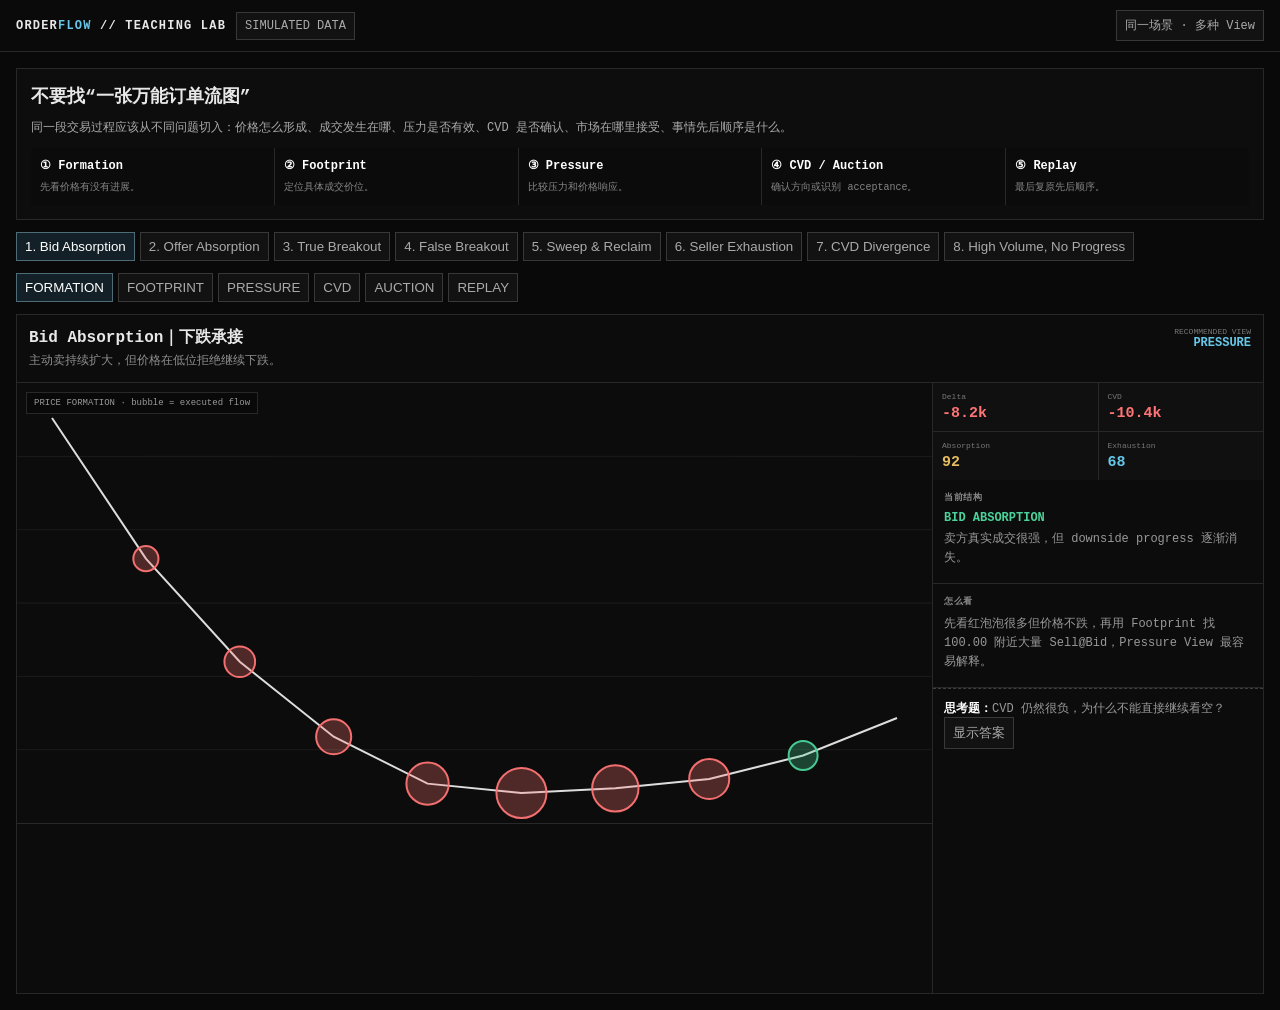
==== teaching/orderflow_multiview_tutorial.html @ 303b7bf1 "ui: add multi-view visualization and teaching page" ====
<!doctype html><html lang="zh-Hant"><head><meta charset="utf-8"><meta name="viewport" content="width=device-width,initial-scale=1"><title>Order Flow 多视图教学</title><style>:root{--bg:#090909;--p:#0f0f0f;--l:#282828;--t:#e8e8e8;--m:#858585;--g:#4bd39b;--r:#ff7474;--a:#e6bd61;--c:#66c7e8}*{box-sizing:border-box}body{margin:0;background:var(--bg);color:var(--t);font:12px ui-monospace,SFMono-Regular,Menlo,Consolas,monospace}header{position:sticky;top:0;z-index:5;height:52px;display:flex;align-items:center;gap:10px;padding:0 16px;background:#0b0b0bf5;border-bottom:1px solid var(--l)}b{color:#fff}.brand{font-weight:900;letter-spacing:.1em}.brand i{font-style:normal;color:var(--c)}.pill,.btn{border:1px solid #383838;background:#121212;color:#aaa;padding:6px 8px}.btn{cursor:pointer}.btn.on{color:#fff;border-color:#4e6c78;background:#142027}.grow{flex:1}main{max-width:1450px;margin:auto;padding:16px}.intro{border:1px solid var(--l);padding:14px;background:#0d0d0d;line-height:1.6}.intro h1{margin:0 0 7px;font-size:18px}.intro p{color:#aaa;margin:4px 0}.steps{display:grid;grid-template-columns:repeat(5,1fr);gap:1px;background:var(--l);margin-top:10px}.steps div{background:#0b0b0b;padding:9px}.steps span{display:block;color:var(--m);font-size:10px;margin-top:4px}.scenes,.views{display:flex;flex-wrap:wrap;gap:5px;margin:12px 0}.workspace{border:1px solid var(--l);background:#0c0c0c}.head{display:flex;align-items:flex-start;gap:12px;padding:12px;border-bottom:1px solid var(--l)}.head h2{margin:0;font-size:16px}.head p{margin:4px 0 0;color:#8f8f8f;line-height:1.5}.rec{margin-left:auto;text-align:right}.rec span{display:block;font-size:8px;color:#777}.rec b{color:var(--c)}.grid{display:grid;grid-template-columns:minmax(620px,1fr) 330px;min-height:610px}.mainview{border-right:1px solid var(--l);min-width:0}.view{display:none;height:100%}.view.on{display:block}.canvasWrap{height:440px;position:relative}.canvasWrap canvas{width:100%;height:100%}.label{position:absolute;top:9px;left:9px;background:#090909dd;border:1px solid var(--l);padding:5px 7px;font-size:9px;color:#999}.explain{padding:12px;border-top:1px solid var(--l);line-height:1.6;color:#999}.explain strong{color:#ddd}.side{min-width:0}.metrics{display:grid;grid-template-columns:1fr 1fr;gap:1px;background:var(--l)}.metric{background:#101010;padding:9px}.metric span{display:block;font-size:8px;color:#777}.metric b{display:block;margin-top:4px;font-size:15px}.card{padding:11px;border-bottom:1px solid var(--l)}.card h3{font-size:9px;color:#888;margin:0 0 7px;letter-spacing:.08em}.card p{margin:5px 0;color:#999;line-height:1.55}.up{color:var(--g)!important}.dn{color:var(--r)!important}.amber{color:var(--a)!important}.cyan{color:var(--c)!important}.fp{width:100%;border-collapse:collapse}.fp th,.fp td{padding:7px;text-align:right;border-bottom:1px solid #1b1b1b}.fp th{color:#777;font-size:9px}.fp .buy{color:var(--g)}.fp .sell{color:var(--r)}.barrow{display:grid;grid-template-columns:110px 1fr 70px;gap:8px;align-items:center;margin:18px 12px}.barrow span{color:#888}.bar{height:16px;background:#1b1b1b}.bar i{display:block;height:100%}.profile{padding:12px}.prow{display:grid;grid-template-columns:70px 1fr 60px;gap:8px;align-items:center;padding:5px 0}.pbar{height:11px;background:#191919;display:flex}.pbar i{display:block;height:100%}.replay{padding:12px}.tape{max-height:410px;overflow:auto}.tick{display:grid;grid-template-columns:70px 70px 1fr;padding:6px;border-bottom:1px solid #1b1b1b}.quiz{padding:11px;border-top:1px dashed #404040;color:#999}.answer{display:none;margin-top:8px;color:#bbb}.answer.on{display:block}@media(max-width:1000px){.grid{grid-template-columns:1fr}.mainview{border-right:0;border-bottom:1px solid var(--l)}.steps{grid-template-columns:1fr 1fr}}</style></head><body><header><div class="brand">ORDER<i>FLOW</i> // TEACHING LAB</div><div class="pill">SIMULATED DATA</div><div class="grow"></div><div class="pill">同一场景 · 多种 View</div></header><main><section class="intro"><h1>不要找“一张万能订单流图”</h1><p>同一段交易过程应该从不同问题切入：价格怎么形成、成交发生在哪、压力是否有效、CVD 是否确认、市场在哪里接受、事情先后顺序是什么。</p><div class="steps"><div><b>① Formation</b><span>先看价格有没有进展。</span></div><div><b>② Footprint</b><span>定位具体成交价位。</span></div><div><b>③ Pressure</b><span>比较压力和价格响应。</span></div><div><b>④ CVD / Auction</b><span>确认方向或识别 acceptance。</span></div><div><b>⑤ Replay</b><span>最后复原先后顺序。</span></div></div></section><div class="scenes" id="scenes"></div><div class="views" id="views"></div><section class="workspace"><div class="head"><div><h2 id="title"></h2><p id="desc"></p></div><div class="rec"><span>RECOMMENDED VIEW</span><b id="rec"></b></div></div><div class="grid"><div class="mainview"><div class="view on" id="formation"><div class="canvasWrap"><canvas id="price"></canvas><div class="label">PRICE FORMATION · bubble = executed flow</div></div><div class="explain" id="formationText"></div></div><div class="view" id="footprint"><div style="padding:12px;max-height:500px;overflow:auto"><table class="fp"><thead><tr><th>Price</th><th>Sell@Bid</th><th>Buy@Ask</th><th>Delta</th><th>Vol</th></tr></thead><tbody id="fp"></tbody></table></div><div class="explain"><strong>它回答：</strong>这段交易在什么价格完成？哪边主动成交占优？如果 Delta 很极端却没有价格进展，继续切 Pressure。</div></div><div class="view" id="pressure"><div id="pressureBars"></div><div class="explain" id="pressureText"></div></div><div class="view" id="cvd"><div class="canvasWrap"><canvas id="cvdCanvas"></canvas><div class="label">PRICE vs CVD</div></div><div class="explain" id="cvdText"></div></div><div class="view" id="auction"><div class="profile" id="profile"></div><div class="explain" id="auctionText"></div></div><div class="view" id="replay"><div class="replay"><input id="slider" style="width:100%" type="range" min="0" max="0"><div class="tape" id="tape"></div></div><div class="explain" id="replayText"></div></div></div><aside class="side"><div class="metrics"><div class="metric"><span>Delta</span><b id="delta"></b></div><div class="metric"><span>CVD</span><b id="cvdM"></b></div><div class="metric"><span>Absorption</span><b class="amber" id="abs"></b></div><div class="metric"><span>Exhaustion</span><b class="cyan" id="exh"></b></div></div><div class="card"><h3>当前结构</h3><b id="state"></b><p id="why"></p></div><div class="card"><h3>怎么看</h3><p id="how"></p></div><div class="quiz"><b>思考题：</b><span id="q"></span><br><button class="btn" id="answerBtn">显示答案</button><div class="answer" id="answer"></div></div></aside></div></section></main><script>const V=['formation','footprint','pressure','cvd','auction','replay'];const S=[{id:'bid',t:'Bid Absorption｜下跌承接',d:'主动卖持续扩大，但价格在低位拒绝继续下跌。',rec:'PRESSURE',p:[100.8,100.5,100.28,100.12,100.02,100,100.01,100.03,100.08,100.16],c:[0,-500,-1400,-2800,-4700,-6900,-8700,-10200,-10800,-10400],b:[[1,100.5,20,'S'],[2,100.28,35,'S'],[3,100.12,50,'S'],[4,100.02,80,'S'],[5,100,120,'S'],[6,100.01,100,'S'],[7,100.03,70,'S'],[8,100.08,30,'B']],fp:[[100.08,300,500],[100.03,1500,180],[100.01,2700,160],[100,5200,240]],m:['-8.2k','-10.4k',92,68],state:'BID ABSORPTION',why:'卖方真实成交很强，但 downside progress 逐渐消失。',how:'先看红泡泡很多但价格不跌，再用 Footprint 找 100.00 附近大量 Sell@Bid，Pressure View 最容易解释。',q:'CVD 仍然很负，为什么不能直接继续看空？',a:'因为 CVD 描述流量，不描述流量效率。卖得更多却跌不动，反而是吸收证据。'},{id:'offer',t:'Offer Absorption｜上涨卖压',d:'主动买不断打 Ask，但高位无法继续推进。',rec:'PRESSURE',p:[50.2,50.4,50.62,50.76,50.82,50.83,50.82,50.8,50.72,50.62],c:[0,500,1300,2600,4300,6500,8300,9700,10300,9900],b:[[2,50.62,35,'B'],[3,50.76,55,'B'],[4,50.82,90,'B'],[5,50.83,120,'B'],[6,50.82,95,'B'],[7,50.8,65,'B'],[8,50.72,40,'S']],fp:[[50.84,60,800],[50.83,180,4100],[50.82,220,3600],[50.8,500,1900]],m:['+7.4k','+9.9k',90,61],state:'OFFER ABSORPTION',why:'买方花了很多成交量，但 upside progress 很有限。',how:'不要因为 CVD 创新高就追涨；先问这些主动买有没有真正把价格留在更高区域。',q:'为什么大量主动买也可能偏空？',a:'因为主动买如果被上方供应不断吸收，会形成“买很多但涨不动”，这是卖压而不是强势。'},{id:'break',t:'True Breakout｜真突破',d:'突破后价格、Delta、CVD 同向，并在新价格区域接受。',rec:'FOOTPRINT',p:[200,200.08,200.16,200.2,200.24,200.42,200.65,200.82,201.02,201.18],c:[0,100,220,300,380,1100,2400,3900,5700,7600],b:[[5,200.42,45,'B'],[6,200.65,75,'B'],[7,200.82,100,'B'],[8,201.02,90,'B']],fp:[[201.18,80,900],[201.02,120,1800],[200.82,150,2100],[200.65,200,1700]],m:['+5.9k','+7.6k',18,10],state:'BREAKOUT CONFIRMED',why:'主动买换来了持续的 upside progress。',how:'Formation 看突破后的接受；Footprint 看 stacked buy imbalance；CVD 用来确认，不需要找 absorption。',q:'真突破最重要的是穿线吗？',a:'不是。更重要的是突破后成交继续支持新价格，且没有立即被吸收回原区间。'},{id:'fake',t:'False Breakout｜多头陷阱',d:'短暂突破时主动买很多，但价格很快跌回突破位下方。',rec:'CVD',p:[80,80.12,80.24,80.3,80.38,80.58,80.64,80.56,80.38,80.12,79.98],c:[0,200,480,700,1100,2500,4100,5200,5400,5000,4200],b:[[5,80.58,65,'B'],[6,80.64,120,'B'],[7,80.56,90,'B'],[8,80.38,70,'S'],[9,80.12,100,'S']],fp:[[80.64,80,3300],[80.58,150,2800],[80.38,1700,500],[80.12,2600,250]],m:['-2.7k','+4.2k',84,73],state:'FAILED BREAKOUT',why:'CVD 仍正，但价格失去突破位；买方流量没有转化成价格保持。',how:'CVD View 最容易看出“流量看多、价格却失败”；再切 Replay 看先买后砸的顺序。',q:'为什么“刚才有大买单”不是继续上涨证据？',a:'大买单只说明发生了主动买；如果这些买单无法让价格保持在高位，它们可能反而变成套牢盘。'},{id:'sweep',t:'Sweep & Reclaim｜扫止损后收回',d:'价格快速刺穿前低，出现大量卖出，随后迅速回到原区间。',rec:'REPLAY',p:[30.4,30.3,30.2,30.1,30.02,29.86,29.7,29.95,30.08,30.22,30.34],c:[0,-300,-700,-1200,-1900,-3600,-5900,-6400,-6000,-5000,-3500],b:[[5,29.86,70,'S'],[6,29.7,140,'S'],[7,29.95,100,'B'],[8,30.08,85,'B'],[9,30.22,60,'B']],fp:[[30.22,160,1000],[30.08,350,1400],[29.95,700,1800],[29.7,5000,120]],m:['+1.8k','-3.5k',94,84],state:'SWEEP → RECLAIM',why:'低点的大量卖出被吸收，随后买方响应把价格带回区间。',how:'Replay 是关键：你要看到“先扫出卖单 → 价格不再跌 → 买方出现 → reclaim”，最终 Footprint 会丢掉这个顺序。',q:'长下影线本身够不够？',a:'不够。订单流的优势是能确认下影线内部是否真的出现大量卖出被吸收，以及后续买方是否接管。'},{id:'exh',t:'Seller Exhaustion｜卖方衰竭',d:'价格仍在低位，但主动卖速率一波比一波弱。',rec:'CVD',p:[65,64.8,64.62,64.44,64.3,64.18,64.09,64.04,64.02,64.03,64.08],c:[0,-900,-1900,-3100,-4200,-5100,-5700,-6100,-6300,-6380,-6320],b:[[1,64.8,100,'S'],[2,64.62,90,'S'],[3,64.44,80,'S'],[4,64.3,65,'S'],[5,64.18,45,'S'],[6,64.09,30,'S'],[7,64.04,18,'S']],fp:[[64.3,1600,120],[64.18,1100,130],[64.09,700,150],[64.04,360,160]],m:['-0.7k','-6.3k',61,95],state:'SELLER EXHAUSTION',why:'卖方仍占优，但推动下跌的发动机正在衰减。',how:'CVD 斜率和 Bubble 大小逐步衰减比一个单点指标更直观；需要等买方响应确认反转。',q:'卖方衰竭等于买入吗？',a:'不等于。它只说明原来的卖压变弱，买方是否接管仍要看后续 Delta、局部高点 reclaim。'},{id:'div',t:'CVD Divergence｜流量背离',d:'CVD 继续创新低，但价格低点抬高。',rec:'CVD',p:[150,149.7,149.45,149.25,149.18,149.22,149.28,149.26,149.32,149.42,149.55],c:[0,-800,-1800,-2900,-3900,-5000,-6100,-7100,-7900,-8500,-9000],b:[[2,149.45,55,'S'],[3,149.25,70,'S'],[4,149.18,85,'S'],[5,149.22,90,'S'],[6,149.28,80,'S'],[7,149.26,75,'S'],[9,149.42,35,'B']],fp:[[149.55,90,550],[149.42,180,500],[149.28,1500,180],[149.18,2500,130]],m:['-5.1k','-9.0k',87,57],state:'POSITIVE FLOW DIVERGENCE',why:'新增卖方流量越来越难换来更低价格。',how:'这是 CVD View 的典型用途：不要只看“CVD 很负”，而要看价格是否跟着它继续创新低。',q:'背离为什么不能直接当反转？',a:'背离可以持续很久。最好等待结构确认，例如重新站回局部高点、Delta 转正。'},{id:'auction',t:'High Volume, No Progress｜巨量横盘',d:'大量双向成交集中在窄区间，但价格没有离开。',rec:'AUCTION',p:[42,42.02,42.01,42.03,42.02,42.01,42.02,42.03,42.02,42.01,42.03],c:[0,500,-300,800,-600,1100,-900,1400,-1100,1300,200],b:[[1,42.02,90,'B'],[2,42.01,100,'S'],[3,42.03,120,'B'],[4,42.02,130,'S'],[5,42.01,135,'B'],[6,42.02,130,'S'],[7,42.03,145,'B'],[8,42.02,150,'S']],fp:[[42.04,700,800],[42.03,2600,2800],[42.02,4800,5000],[42.01,4400,4300]],m:['+0.2k','+0.2k',76,20],state:'TWO-WAY AUCTION',why:'巨量并没有产生方向性价格进展，双方在同一区域交换。',how:'这时 Bubble 很炫但信息效率低；Auction View 的 Profile 更能告诉你价值集中区在哪里，以及之后是否真正脱离。',q:'巨量为什么不等于突破？',a:'成交量只说明交换很多。只有价格真正离开该区域，并得到订单流确认，才说明一方赢得拍卖。'}];let cur=0,view='formation';const $=x=>document.getElementById(x);$('scenes').innerHTML=S.map((s,i)=>`<button class="btn ${i?'':'on'}" data-i="${i}">${i+1}. ${s.t.split('｜')[0]}</button>`).join('');$('views').innerHTML=V.map(v=>`<button class="btn ${v==='formation'?'on':''}" data-v="${v}">${v.toUpperCase()}</button>`).join('');document.querySelectorAll('[data-i]').forEach(b=>b.onclick=()=>{cur=+b.dataset.i;document.querySelectorAll('[data-i]').forEach(x=>x.classList.toggle('on',x===b));render()});document.querySelectorAll('[data-v]').forEach(b=>b.onclick=()=>{view=b.dataset.v;document.querySelectorAll('[data-v]').forEach(x=>x.classList.toggle('on',x===b));render()});function setup(id){const c=$(id),r=c.getBoundingClientRect(),d=devicePixelRatio||1;c.width=r.width*d;c.height=r.height*d;let x=c.getContext('2d');x.setTransform(d,0,0,d,0,0);return[x,r.width,r.height]}function scale(a,h,t,b){let mn=Math.min(...a),mx=Math.max(...a),d=mx-mn||1;return v=>b-(v-mn)/d*(b-t)}function drawPrice(s){let[x,w,h]=setup('price'),X=i=>35+i*(w-70)/(s.p.length-1),Y=scale(s.p,h,35,h-30);x.clearRect(0,0,w,h);x.strokeStyle='#1c1c1c';for(let i=1;i<6;i++){x.beginPath();x.moveTo(0,h*i/6);x.lineTo(w,h*i/6);x.stroke()}x.strokeStyle='#ddd';x.lineWidth=2;x.beginPath();s.p.forEach((p,i)=>i?x.lineTo(X(i),Y(p)):x.moveTo(X(i),Y(p)));x.stroke();let mx=Math.max(...s.b.map(z=>z[2]));s.b.forEach(z=>{let[i,p,q,side]=z,r=4+Math.sqrt(q/mx)*21,col=side==='B'?'75,211,155':'255,116,116';x.beginPath();x.arc(X(i),Y(p),r,0,Math.PI*2);x.fillStyle=`rgba(${col},.28)`;x.fill();x.strokeStyle=`rgba(${col},.95)`;x.stroke()})}function drawCvd(s){let[x,w,h]=setup('cvdCanvas'),X=i=>35+i*(w-70)/(s.p.length-1),YP=scale(s.p,h,30,h*.43),YC=scale(s.c,h,h*.58,h-30);x.clearRect(0,0,w,h);x.strokeStyle='#ddd';x.lineWidth=2;x.beginPath();s.p.forEach((p,i)=>i?x.lineTo(X(i),YP(p)):x.moveTo(X(i),YP(p)));x.stroke();x.strokeStyle='#66c7e8';x.beginPath();s.c.forEach((p,i)=>i?x.lineTo(X(i),YC(p)):x.moveTo(X(i),YC(p)));x.stroke();x.fillStyle='#aaa';x.fillText('PRICE',8,18);x.fillStyle='#66c7e8';x.fillText('CVD',8,h*.55)}function render(){let s=S[cur];V.forEach(v=>$(v).classList.toggle('on',v===view));$('title').textContent=s.t;$('desc').textContent=s.d;$('rec').textContent=s.rec;$('delta').textContent=s.m[0];$('delta').className=s.m[0][0]==='-'?'dn':'up';$('cvdM').textContent=s.m[1];$('cvdM').className=s.m[1][0]==='-'?'dn':'up';$('abs').textContent=s.m[2];$('exh').textContent=s.m[3];$('state').textContent=s.state;$('state').className=s.state.includes('OFFER')||s.state.includes('FAILED')?'dn':s.state.includes('BID')||s.state.includes('BREAKOUT')||s.state.includes('SWEEP')?'up':'amber';$('why').textContent=s.why;$('how').textContent=s.how;$('q').textContent=s.q;$('answer').textContent=s.a;$('answer').classList.remove('on');$('fp').innerHTML=s.fp.map(r=>`<tr><td>${r[0].toFixed(2)}</td><td class="sell">${r[1]}</td><td class="buy">${r[2]}</td><td class="${r[2]-r[1]>=0?'buy':'sell'}">${r[2]-r[1]}</td><td>${r[1]+r[2]}</td></tr>`).join('');let bv=s.b.filter(z=>z[3]==='B').reduce((a,z)=>a+z[2],0),sv=s.b.filter(z=>z[3]==='S').reduce((a,z)=>a+z[2],0),mx=Math.max(1,bv,sv);$('pressureBars').innerHTML=`<div class="barrow"><span>AGGRESSIVE BUY</span><div class="bar"><i style="width:${bv/mx*100}%;background:var(--g)"></i></div><b>${bv}</b></div><div class="barrow"><span>AGGRESSIVE SELL</span><div class="bar"><i style="width:${sv/mx*100}%;background:var(--r)"></i></div><b>${sv}</b></div><div class="card"><h3>FLOW EFFICIENCY</h3><p>${s.why}</p></div>`;$('pressureText').innerHTML='<strong>Pressure View 的核心：</strong>不要问“谁成交多”，而要问“成交压力有没有换来对应的价格进展”。';let pm=Math.max(...s.fp.map(r=>r[1]+r[2]));$('profile').innerHTML=s.fp.map(r=>{let v=r[1]+r[2];return `<div class="prow"><b>${r[0].toFixed(2)}</b><div class="pbar"><i style="width:${r[1]/pm*100}%;background:var(--r)"></i><i style="width:${r[2]/pm*100}%;background:var(--g)"></i></div><span>${v}</span></div>`}).join('');$('auctionText').innerHTML='<strong>Auction View：</strong>最大成交节点代表 acceptance，而不是自动的支撑/压力。';let ticks=[];s.b.forEach((z,i)=>ticks.push({p:z[1],q:z[2]*10,side:z[3],i}));$('slider').max=ticks.length-1;$('slider').value=ticks.length-1;function rt(n){$('tape').innerHTML=ticks.slice(0,n+1).reverse().map(t=>`<div class="tick ${t.side==='B'?'up':'dn'}"><span>10:30:${String(t.i).padStart(2,'0')}</span><b>${t.p.toFixed(2)}</b><span>${t.q} ${t.side==='B'?'BUY':'SELL'}</span></div>`).join('')}$('slider').oninput=e=>rt(+e.target.value);rt(ticks.length-1);$('replayText').innerHTML='<strong>Replay View：</strong>它保留先后顺序；这是理解 sweep → absorption → response 最重要的视角。';requestAnimationFrame(()=>{drawPrice(s);drawCvd(s)})}$('answerBtn').onclick=()=>$('answer').classList.toggle('on');window.onresize=()=>render();render();</script></body></html>
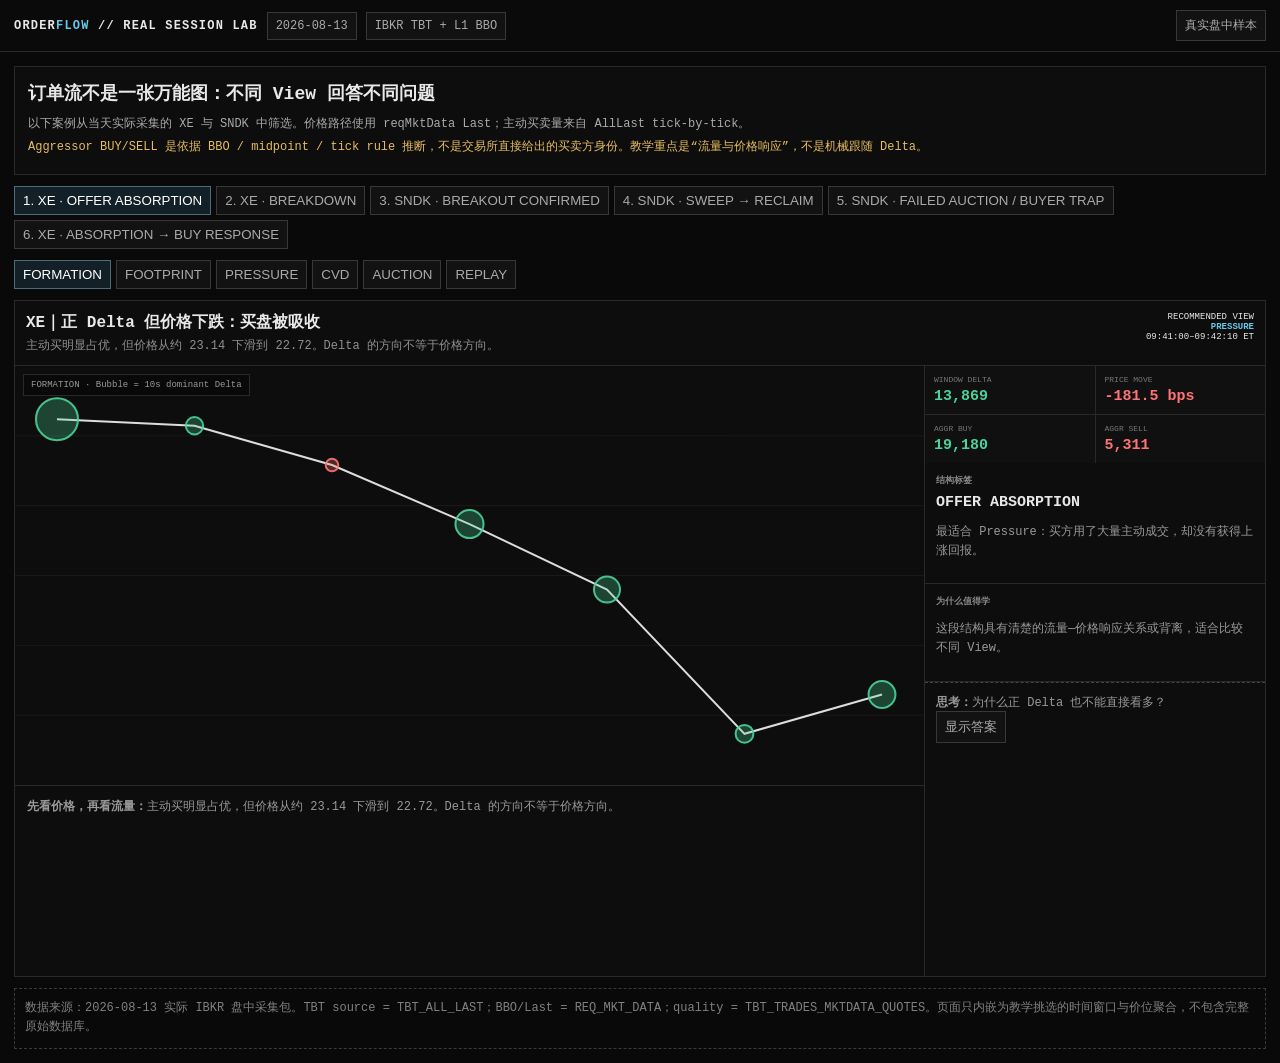
==== commit 4127fa41: "docs: teach order flow with real 2026-08-13 session cases" ====
--- a/teaching/orderflow_multiview_tutorial.html
+++ b/teaching/orderflow_multiview_tutorial.html
@@ -1 +1,8 @@
-<!doctype html><html lang="zh-Hant"><head><meta charset="utf-8"><meta name="viewport" content="width=device-width,initial-scale=1"><title>Order Flow 多视图教学</title><style>:root{--bg:#090909;--p:#0f0f0f;--l:#282828;--t:#e8e8e8;--m:#858585;--g:#4bd39b;--r:#ff7474;--a:#e6bd61;--c:#66c7e8}*{box-sizing:border-box}body{margin:0;background:var(--bg);color:var(--t);font:12px ui-monospace,SFMono-Regular,Menlo,Consolas,monospace}header{position:sticky;top:0;z-index:5;height:52px;display:flex;align-items:center;gap:10px;padding:0 16px;background:#0b0b0bf5;border-bottom:1px solid var(--l)}b{color:#fff}.brand{font-weight:900;letter-spacing:.1em}.brand i{font-style:normal;color:var(--c)}.pill,.btn{border:1px solid #383838;background:#121212;color:#aaa;padding:6px 8px}.btn{cursor:pointer}.btn.on{color:#fff;border-color:#4e6c78;background:#142027}.grow{flex:1}main{max-width:1450px;margin:auto;padding:16px}.intro{border:1px solid var(--l);padding:14px;background:#0d0d0d;line-height:1.6}.intro h1{margin:0 0 7px;font-size:18px}.intro p{color:#aaa;margin:4px 0}.steps{display:grid;grid-template-columns:repeat(5,1fr);gap:1px;background:var(--l);margin-top:10px}.steps div{background:#0b0b0b;padding:9px}.steps span{display:block;color:var(--m);font-size:10px;margin-top:4px}.scenes,.views{display:flex;flex-wrap:wrap;gap:5px;margin:12px 0}.workspace{border:1px solid var(--l);background:#0c0c0c}.head{display:flex;align-items:flex-start;gap:12px;padding:12px;border-bottom:1px solid var(--l)}.head h2{margin:0;font-size:16px}.head p{margin:4px 0 0;color:#8f8f8f;line-height:1.5}.rec{margin-left:auto;text-align:right}.rec span{display:block;font-size:8px;color:#777}.rec b{color:var(--c)}.grid{display:grid;grid-template-columns:minmax(620px,1fr) 330px;min-height:610px}.mainview{border-right:1px solid var(--l);min-width:0}.view{display:none;height:100%}.view.on{display:block}.canvasWrap{height:440px;position:relative}.canvasWrap canvas{width:100%;height:100%}.label{position:absolute;top:9px;left:9px;background:#090909dd;border:1px solid var(--l);padding:5px 7px;font-size:9px;color:#999}.explain{padding:12px;border-top:1px solid var(--l);line-height:1.6;color:#999}.explain strong{color:#ddd}.side{min-width:0}.metrics{display:grid;grid-template-columns:1fr 1fr;gap:1px;background:var(--l)}.metric{background:#101010;padding:9px}.metric span{display:block;font-size:8px;color:#777}.metric b{display:block;margin-top:4px;font-size:15px}.card{padding:11px;border-bottom:1px solid var(--l)}.card h3{font-size:9px;color:#888;margin:0 0 7px;letter-spacing:.08em}.card p{margin:5px 0;color:#999;line-height:1.55}.up{color:var(--g)!important}.dn{color:var(--r)!important}.amber{color:var(--a)!important}.cyan{color:var(--c)!important}.fp{width:100%;border-collapse:collapse}.fp th,.fp td{padding:7px;text-align:right;border-bottom:1px solid #1b1b1b}.fp th{color:#777;font-size:9px}.fp .buy{color:var(--g)}.fp .sell{color:var(--r)}.barrow{display:grid;grid-template-columns:110px 1fr 70px;gap:8px;align-items:center;margin:18px 12px}.barrow span{color:#888}.bar{height:16px;background:#1b1b1b}.bar i{display:block;height:100%}.profile{padding:12px}.prow{display:grid;grid-template-columns:70px 1fr 60px;gap:8px;align-items:center;padding:5px 0}.pbar{height:11px;background:#191919;display:flex}.pbar i{display:block;height:100%}.replay{padding:12px}.tape{max-height:410px;overflow:auto}.tick{display:grid;grid-template-columns:70px 70px 1fr;padding:6px;border-bottom:1px solid #1b1b1b}.quiz{padding:11px;border-top:1px dashed #404040;color:#999}.answer{display:none;margin-top:8px;color:#bbb}.answer.on{display:block}@media(max-width:1000px){.grid{grid-template-columns:1fr}.mainview{border-right:0;border-bottom:1px solid var(--l)}.steps{grid-template-columns:1fr 1fr}}</style></head><body><header><div class="brand">ORDER<i>FLOW</i> // TEACHING LAB</div><div class="pill">SIMULATED DATA</div><div class="grow"></div><div class="pill">同一场景 · 多种 View</div></header><main><section class="intro"><h1>不要找“一张万能订单流图”</h1><p>同一段交易过程应该从不同问题切入：价格怎么形成、成交发生在哪、压力是否有效、CVD 是否确认、市场在哪里接受、事情先后顺序是什么。</p><div class="steps"><div><b>① Formation</b><span>先看价格有没有进展。</span></div><div><b>② Footprint</b><span>定位具体成交价位。</span></div><div><b>③ Pressure</b><span>比较压力和价格响应。</span></div><div><b>④ CVD / Auction</b><span>确认方向或识别 acceptance。</span></div><div><b>⑤ Replay</b><span>最后复原先后顺序。</span></div></div></section><div class="scenes" id="scenes"></div><div class="views" id="views"></div><section class="workspace"><div class="head"><div><h2 id="title"></h2><p id="desc"></p></div><div class="rec"><span>RECOMMENDED VIEW</span><b id="rec"></b></div></div><div class="grid"><div class="mainview"><div class="view on" id="formation"><div class="canvasWrap"><canvas id="price"></canvas><div class="label">PRICE FORMATION · bubble = executed flow</div></div><div class="explain" id="formationText"></div></div><div class="view" id="footprint"><div style="padding:12px;max-height:500px;overflow:auto"><table class="fp"><thead><tr><th>Price</th><th>Sell@Bid</th><th>Buy@Ask</th><th>Delta</th><th>Vol</th></tr></thead><tbody id="fp"></tbody></table></div><div class="explain"><strong>它回答：</strong>这段交易在什么价格完成？哪边主动成交占优？如果 Delta 很极端却没有价格进展，继续切 Pressure。</div></div><div class="view" id="pressure"><div id="pressureBars"></div><div class="explain" id="pressureText"></div></div><div class="view" id="cvd"><div class="canvasWrap"><canvas id="cvdCanvas"></canvas><div class="label">PRICE vs CVD</div></div><div class="explain" id="cvdText"></div></div><div class="view" id="auction"><div class="profile" id="profile"></div><div class="explain" id="auctionText"></div></div><div class="view" id="replay"><div class="replay"><input id="slider" style="width:100%" type="range" min="0" max="0"><div class="tape" id="tape"></div></div><div class="explain" id="replayText"></div></div></div><aside class="side"><div class="metrics"><div class="metric"><span>Delta</span><b id="delta"></b></div><div class="metric"><span>CVD</span><b id="cvdM"></b></div><div class="metric"><span>Absorption</span><b class="amber" id="abs"></b></div><div class="metric"><span>Exhaustion</span><b class="cyan" id="exh"></b></div></div><div class="card"><h3>当前结构</h3><b id="state"></b><p id="why"></p></div><div class="card"><h3>怎么看</h3><p id="how"></p></div><div class="quiz"><b>思考题：</b><span id="q"></span><br><button class="btn" id="answerBtn">显示答案</button><div class="answer" id="answer"></div></div></aside></div></section></main><script>const V=['formation','footprint','pressure','cvd','auction','replay'];const S=[{id:'bid',t:'Bid Absorption｜下跌承接',d:'主动卖持续扩大，但价格在低位拒绝继续下跌。',rec:'PRESSURE',p:[100.8,100.5,100.28,100.12,100.02,100,100.01,100.03,100.08,100.16],c:[0,-500,-1400,-2800,-4700,-6900,-8700,-10200,-10800,-10400],b:[[1,100.5,20,'S'],[2,100.28,35,'S'],[3,100.12,50,'S'],[4,100.02,80,'S'],[5,100,120,'S'],[6,100.01,100,'S'],[7,100.03,70,'S'],[8,100.08,30,'B']],fp:[[100.08,300,500],[100.03,1500,180],[100.01,2700,160],[100,5200,240]],m:['-8.2k','-10.4k',92,68],state:'BID ABSORPTION',why:'卖方真实成交很强，但 downside progress 逐渐消失。',how:'先看红泡泡很多但价格不跌，再用 Footprint 找 100.00 附近大量 Sell@Bid，Pressure View 最容易解释。',q:'CVD 仍然很负，为什么不能直接继续看空？',a:'因为 CVD 描述流量，不描述流量效率。卖得更多却跌不动，反而是吸收证据。'},{id:'offer',t:'Offer Absorption｜上涨卖压',d:'主动买不断打 Ask，但高位无法继续推进。',rec:'PRESSURE',p:[50.2,50.4,50.62,50.76,50.82,50.83,50.82,50.8,50.72,50.62],c:[0,500,1300,2600,4300,6500,8300,9700,10300,9900],b:[[2,50.62,35,'B'],[3,50.76,55,'B'],[4,50.82,90,'B'],[5,50.83,120,'B'],[6,50.82,95,'B'],[7,50.8,65,'B'],[8,50.72,40,'S']],fp:[[50.84,60,800],[50.83,180,4100],[50.82,220,3600],[50.8,500,1900]],m:['+7.4k','+9.9k',90,61],state:'OFFER ABSORPTION',why:'买方花了很多成交量，但 upside progress 很有限。',how:'不要因为 CVD 创新高就追涨；先问这些主动买有没有真正把价格留在更高区域。',q:'为什么大量主动买也可能偏空？',a:'因为主动买如果被上方供应不断吸收，会形成“买很多但涨不动”，这是卖压而不是强势。'},{id:'break',t:'True Breakout｜真突破',d:'突破后价格、Delta、CVD 同向，并在新价格区域接受。',rec:'FOOTPRINT',p:[200,200.08,200.16,200.2,200.24,200.42,200.65,200.82,201.02,201.18],c:[0,100,220,300,380,1100,2400,3900,5700,7600],b:[[5,200.42,45,'B'],[6,200.65,75,'B'],[7,200.82,100,'B'],[8,201.02,90,'B']],fp:[[201.18,80,900],[201.02,120,1800],[200.82,150,2100],[200.65,200,1700]],m:['+5.9k','+7.6k',18,10],state:'BREAKOUT CONFIRMED',why:'主动买换来了持续的 upside progress。',how:'Formation 看突破后的接受；Footprint 看 stacked buy imbalance；CVD 用来确认，不需要找 absorption。',q:'真突破最重要的是穿线吗？',a:'不是。更重要的是突破后成交继续支持新价格，且没有立即被吸收回原区间。'},{id:'fake',t:'False Breakout｜多头陷阱',d:'短暂突破时主动买很多，但价格很快跌回突破位下方。',rec:'CVD',p:[80,80.12,80.24,80.3,80.38,80.58,80.64,80.56,80.38,80.12,79.98],c:[0,200,480,700,1100,2500,4100,5200,5400,5000,4200],b:[[5,80.58,65,'B'],[6,80.64,120,'B'],[7,80.56,90,'B'],[8,80.38,70,'S'],[9,80.12,100,'S']],fp:[[80.64,80,3300],[80.58,150,2800],[80.38,1700,500],[80.12,2600,250]],m:['-2.7k','+4.2k',84,73],state:'FAILED BREAKOUT',why:'CVD 仍正，但价格失去突破位；买方流量没有转化成价格保持。',how:'CVD View 最容易看出“流量看多、价格却失败”；再切 Replay 看先买后砸的顺序。',q:'为什么“刚才有大买单”不是继续上涨证据？',a:'大买单只说明发生了主动买；如果这些买单无法让价格保持在高位，它们可能反而变成套牢盘。'},{id:'sweep',t:'Sweep & Reclaim｜扫止损后收回',d:'价格快速刺穿前低，出现大量卖出，随后迅速回到原区间。',rec:'REPLAY',p:[30.4,30.3,30.2,30.1,30.02,29.86,29.7,29.95,30.08,30.22,30.34],c:[0,-300,-700,-1200,-1900,-3600,-5900,-6400,-6000,-5000,-3500],b:[[5,29.86,70,'S'],[6,29.7,140,'S'],[7,29.95,100,'B'],[8,30.08,85,'B'],[9,30.22,60,'B']],fp:[[30.22,160,1000],[30.08,350,1400],[29.95,700,1800],[29.7,5000,120]],m:['+1.8k','-3.5k',94,84],state:'SWEEP → RECLAIM',why:'低点的大量卖出被吸收，随后买方响应把价格带回区间。',how:'Replay 是关键：你要看到“先扫出卖单 → 价格不再跌 → 买方出现 → reclaim”，最终 Footprint 会丢掉这个顺序。',q:'长下影线本身够不够？',a:'不够。订单流的优势是能确认下影线内部是否真的出现大量卖出被吸收，以及后续买方是否接管。'},{id:'exh',t:'Seller Exhaustion｜卖方衰竭',d:'价格仍在低位，但主动卖速率一波比一波弱。',rec:'CVD',p:[65,64.8,64.62,64.44,64.3,64.18,64.09,64.04,64.02,64.03,64.08],c:[0,-900,-1900,-3100,-4200,-5100,-5700,-6100,-6300,-6380,-6320],b:[[1,64.8,100,'S'],[2,64.62,90,'S'],[3,64.44,80,'S'],[4,64.3,65,'S'],[5,64.18,45,'S'],[6,64.09,30,'S'],[7,64.04,18,'S']],fp:[[64.3,1600,120],[64.18,1100,130],[64.09,700,150],[64.04,360,160]],m:['-0.7k','-6.3k',61,95],state:'SELLER EXHAUSTION',why:'卖方仍占优，但推动下跌的发动机正在衰减。',how:'CVD 斜率和 Bubble 大小逐步衰减比一个单点指标更直观；需要等买方响应确认反转。',q:'卖方衰竭等于买入吗？',a:'不等于。它只说明原来的卖压变弱，买方是否接管仍要看后续 Delta、局部高点 reclaim。'},{id:'div',t:'CVD Divergence｜流量背离',d:'CVD 继续创新低，但价格低点抬高。',rec:'CVD',p:[150,149.7,149.45,149.25,149.18,149.22,149.28,149.26,149.32,149.42,149.55],c:[0,-800,-1800,-2900,-3900,-5000,-6100,-7100,-7900,-8500,-9000],b:[[2,149.45,55,'S'],[3,149.25,70,'S'],[4,149.18,85,'S'],[5,149.22,90,'S'],[6,149.28,80,'S'],[7,149.26,75,'S'],[9,149.42,35,'B']],fp:[[149.55,90,550],[149.42,180,500],[149.28,1500,180],[149.18,2500,130]],m:['-5.1k','-9.0k',87,57],state:'POSITIVE FLOW DIVERGENCE',why:'新增卖方流量越来越难换来更低价格。',how:'这是 CVD View 的典型用途：不要只看“CVD 很负”，而要看价格是否跟着它继续创新低。',q:'背离为什么不能直接当反转？',a:'背离可以持续很久。最好等待结构确认，例如重新站回局部高点、Delta 转正。'},{id:'auction',t:'High Volume, No Progress｜巨量横盘',d:'大量双向成交集中在窄区间，但价格没有离开。',rec:'AUCTION',p:[42,42.02,42.01,42.03,42.02,42.01,42.02,42.03,42.02,42.01,42.03],c:[0,500,-300,800,-600,1100,-900,1400,-1100,1300,200],b:[[1,42.02,90,'B'],[2,42.01,100,'S'],[3,42.03,120,'B'],[4,42.02,130,'S'],[5,42.01,135,'B'],[6,42.02,130,'S'],[7,42.03,145,'B'],[8,42.02,150,'S']],fp:[[42.04,700,800],[42.03,2600,2800],[42.02,4800,5000],[42.01,4400,4300]],m:['+0.2k','+0.2k',76,20],state:'TWO-WAY AUCTION',why:'巨量并没有产生方向性价格进展，双方在同一区域交换。',how:'这时 Bubble 很炫但信息效率低；Auction View 的 Profile 更能告诉你价值集中区在哪里，以及之后是否真正脱离。',q:'巨量为什么不等于突破？',a:'成交量只说明交换很多。只有价格真正离开该区域，并得到订单流确认，才说明一方赢得拍卖。'}];let cur=0,view='formation';const $=x=>document.getElementById(x);$('scenes').innerHTML=S.map((s,i)=>`<button class="btn ${i?'':'on'}" data-i="${i}">${i+1}. ${s.t.split('｜')[0]}</button>`).join('');$('views').innerHTML=V.map(v=>`<button class="btn ${v==='formation'?'on':''}" data-v="${v}">${v.toUpperCase()}</button>`).join('');document.querySelectorAll('[data-i]').forEach(b=>b.onclick=()=>{cur=+b.dataset.i;document.querySelectorAll('[data-i]').forEach(x=>x.classList.toggle('on',x===b));render()});document.querySelectorAll('[data-v]').forEach(b=>b.onclick=()=>{view=b.dataset.v;document.querySelectorAll('[data-v]').forEach(x=>x.classList.toggle('on',x===b));render()});function setup(id){const c=$(id),r=c.getBoundingClientRect(),d=devicePixelRatio||1;c.width=r.width*d;c.height=r.height*d;let x=c.getContext('2d');x.setTransform(d,0,0,d,0,0);return[x,r.width,r.height]}function scale(a,h,t,b){let mn=Math.min(...a),mx=Math.max(...a),d=mx-mn||1;return v=>b-(v-mn)/d*(b-t)}function drawPrice(s){let[x,w,h]=setup('price'),X=i=>35+i*(w-70)/(s.p.length-1),Y=scale(s.p,h,35,h-30);x.clearRect(0,0,w,h);x.strokeStyle='#1c1c1c';for(let i=1;i<6;i++){x.beginPath();x.moveTo(0,h*i/6);x.lineTo(w,h*i/6);x.stroke()}x.strokeStyle='#ddd';x.lineWidth=2;x.beginPath();s.p.forEach((p,i)=>i?x.lineTo(X(i),Y(p)):x.moveTo(X(i),Y(p)));x.stroke();let mx=Math.max(...s.b.map(z=>z[2]));s.b.forEach(z=>{let[i,p,q,side]=z,r=4+Math.sqrt(q/mx)*21,col=side==='B'?'75,211,155':'255,116,116';x.beginPath();x.arc(X(i),Y(p),r,0,Math.PI*2);x.fillStyle=`rgba(${col},.28)`;x.fill();x.strokeStyle=`rgba(${col},.95)`;x.stroke()})}function drawCvd(s){let[x,w,h]=setup('cvdCanvas'),X=i=>35+i*(w-70)/(s.p.length-1),YP=scale(s.p,h,30,h*.43),YC=scale(s.c,h,h*.58,h-30);x.clearRect(0,0,w,h);x.strokeStyle='#ddd';x.lineWidth=2;x.beginPath();s.p.forEach((p,i)=>i?x.lineTo(X(i),YP(p)):x.moveTo(X(i),YP(p)));x.stroke();x.strokeStyle='#66c7e8';x.beginPath();s.c.forEach((p,i)=>i?x.lineTo(X(i),YC(p)):x.moveTo(X(i),YC(p)));x.stroke();x.fillStyle='#aaa';x.fillText('PRICE',8,18);x.fillStyle='#66c7e8';x.fillText('CVD',8,h*.55)}function render(){let s=S[cur];V.forEach(v=>$(v).classList.toggle('on',v===view));$('title').textContent=s.t;$('desc').textContent=s.d;$('rec').textContent=s.rec;$('delta').textContent=s.m[0];$('delta').className=s.m[0][0]==='-'?'dn':'up';$('cvdM').textContent=s.m[1];$('cvdM').className=s.m[1][0]==='-'?'dn':'up';$('abs').textContent=s.m[2];$('exh').textContent=s.m[3];$('state').textContent=s.state;$('state').className=s.state.includes('OFFER')||s.state.includes('FAILED')?'dn':s.state.includes('BID')||s.state.includes('BREAKOUT')||s.state.includes('SWEEP')?'up':'amber';$('why').textContent=s.why;$('how').textContent=s.how;$('q').textContent=s.q;$('answer').textContent=s.a;$('answer').classList.remove('on');$('fp').innerHTML=s.fp.map(r=>`<tr><td>${r[0].toFixed(2)}</td><td class="sell">${r[1]}</td><td class="buy">${r[2]}</td><td class="${r[2]-r[1]>=0?'buy':'sell'}">${r[2]-r[1]}</td><td>${r[1]+r[2]}</td></tr>`).join('');let bv=s.b.filter(z=>z[3]==='B').reduce((a,z)=>a+z[2],0),sv=s.b.filter(z=>z[3]==='S').reduce((a,z)=>a+z[2],0),mx=Math.max(1,bv,sv);$('pressureBars').innerHTML=`<div class="barrow"><span>AGGRESSIVE BUY</span><div class="bar"><i style="width:${bv/mx*100}%;background:var(--g)"></i></div><b>${bv}</b></div><div class="barrow"><span>AGGRESSIVE SELL</span><div class="bar"><i style="width:${sv/mx*100}%;background:var(--r)"></i></div><b>${sv}</b></div><div class="card"><h3>FLOW EFFICIENCY</h3><p>${s.why}</p></div>`;$('pressureText').innerHTML='<strong>Pressure View 的核心：</strong>不要问“谁成交多”，而要问“成交压力有没有换来对应的价格进展”。';let pm=Math.max(...s.fp.map(r=>r[1]+r[2]));$('profile').innerHTML=s.fp.map(r=>{let v=r[1]+r[2];return `<div class="prow"><b>${r[0].toFixed(2)}</b><div class="pbar"><i style="width:${r[1]/pm*100}%;background:var(--r)"></i><i style="width:${r[2]/pm*100}%;background:var(--g)"></i></div><span>${v}</span></div>`}).join('');$('auctionText').innerHTML='<strong>Auction View：</strong>最大成交节点代表 acceptance，而不是自动的支撑/压力。';let ticks=[];s.b.forEach((z,i)=>ticks.push({p:z[1],q:z[2]*10,side:z[3],i}));$('slider').max=ticks.length-1;$('slider').value=ticks.length-1;function rt(n){$('tape').innerHTML=ticks.slice(0,n+1).reverse().map(t=>`<div class="tick ${t.side==='B'?'up':'dn'}"><span>10:30:${String(t.i).padStart(2,'0')}</span><b>${t.p.toFixed(2)}</b><span>${t.q} ${t.side==='B'?'BUY':'SELL'}</span></div>`).join('')}$('slider').oninput=e=>rt(+e.target.value);rt(ticks.length-1);$('replayText').innerHTML='<strong>Replay View：</strong>它保留先后顺序；这是理解 sweep → absorption → response 最重要的视角。';requestAnimationFrame(()=>{drawPrice(s);drawCvd(s)})}$('answerBtn').onclick=()=>$('answer').classList.toggle('on');window.onresize=()=>render();render();</script></body></html>+<!doctype html><html lang="zh-Hant"><head><meta charset="utf-8"><meta name="viewport" content="width=device-width,initial-scale=1"><title>Order Flow Real Session Lab · 2026-08-13</title><style>:root{--bg:#090909;--p:#101010;--l:#292929;--t:#e8e8e8;--m:#858585;--g:#4bd39b;--r:#ff7474;--a:#e6bd61;--c:#66c7e8}*{box-sizing:border-box}body{margin:0;background:var(--bg);color:var(--t);font:12px ui-monospace,SFMono-Regular,Menlo,Consolas,monospace}header{position:sticky;top:0;z-index:10;display:flex;gap:9px;align-items:center;height:52px;padding:0 14px;background:#0b0b0bf5;border-bottom:1px solid var(--l)}.brand{font-weight:900;letter-spacing:.1em}.brand i{font-style:normal;color:var(--c)}.pill,.btn{border:1px solid #383838;background:#121212;color:#aaa;padding:6px 8px}.btn{cursor:pointer}.btn.on{color:#fff;border-color:#4e6c78;background:#142027}.grow{flex:1}main{max-width:1440px;margin:auto;padding:14px}.intro,.ws{border:1px solid var(--l);background:#0d0d0d}.intro{padding:13px;line-height:1.6}.intro h1{margin:0 0 6px;font-size:18px}.intro p{margin:4px 0;color:#aaa}.controls{display:flex;flex-wrap:wrap;gap:5px;margin:11px 0}.head{display:flex;gap:10px;padding:11px;border-bottom:1px solid var(--l)}.head h2{margin:0;font-size:16px}.head p{margin:4px 0 0;color:#909090}.meta{margin-left:auto;text-align:right}.meta span,.meta b{display:block;font-size:9px}.meta b{color:var(--c)}.grid{display:grid;grid-template-columns:minmax(620px,1fr) 340px;min-height:610px}.main{border-right:1px solid var(--l);min-width:0}.view{display:none;height:100%}.view.on{display:block}.cw{height:420px;position:relative;border-bottom:1px solid var(--l)}canvas{width:100%;height:100%;display:block}.label{position:absolute;top:8px;left:8px;padding:5px 7px;background:#090909dd;border:1px solid var(--l);font-size:9px;color:#999}.ex{padding:12px;color:#999;line-height:1.6}.metrics{display:grid;grid-template-columns:1fr 1fr;gap:1px;background:var(--l)}.m{background:#101010;padding:9px}.m span{display:block;color:#777;font-size:8px}.m b{display:block;margin-top:4px;font-size:15px}.up{color:var(--g)!important}.dn{color:var(--r)!important}.amber{color:var(--a)!important}.cyan{color:var(--c)!important}.card{padding:11px;border-bottom:1px solid var(--l)}.card h3{margin:0 0 7px;font-size:9px;color:#888}.card p{color:#999;line-height:1.55}.state{font-size:15px;font-weight:900}table{width:100%;border-collapse:collapse}th,td{padding:7px;text-align:right;border-bottom:1px solid #1c1c1c}th{position:sticky;top:0;background:#101010;color:#777;font-size:9px}td.p{color:#fff;font-weight:800}td.buy{color:var(--g)}td.sell{color:var(--r)}.pressure{padding:16px}.pr{display:grid;grid-template-columns:125px 1fr 78px;gap:8px;align-items:center;margin:19px 0}.bar{height:16px;background:#1b1b1b}.bar i{display:block;height:100%}.profile{padding:10px}.prof{display:grid;grid-template-columns:78px 1fr 56px 56px;gap:7px;align-items:center;padding:6px;border-bottom:1px solid #1b1b1b}.pbar{height:11px;background:#181818;display:flex}.pbar i{display:block;height:100%}.replay{padding:10px}.replay input{width:100%;accent-color:var(--c)}.tape{max-height:360px;overflow:auto;margin-top:8px}.tick{display:grid;grid-template-columns:75px 70px 75px 1fr;gap:6px;padding:6px;border-bottom:1px solid #1b1b1b}.quiz{padding:11px;border-top:1px dashed #444;color:#999}.ans{display:none;margin-top:8px;color:#bbb;line-height:1.55}.ans.on{display:block}.source{margin-top:11px;border:1px dashed #3b3b3b;padding:10px;color:#808080;line-height:1.6}@media(max-width:1000px){.grid{grid-template-columns:1fr}.main{border-right:0;border-bottom:1px solid var(--l)}}</style></head><body><header><div class="brand">ORDER<i>FLOW</i> // REAL SESSION LAB</div><div class="pill">2026-08-13</div><div class="pill">IBKR TBT + L1 BBO</div><div class="grow"></div><div class="pill">真实盘中样本</div></header><main><section class="intro"><h1>订单流不是一张万能图：不同 View 回答不同问题</h1><p>以下案例从当天实际采集的 XE 与 SNDK 中筛选。价格路径使用 reqMktData Last；主动买卖量来自 AllLast tick-by-tick。</p><p class="amber">Aggressor BUY/SELL 是依据 BBO / midpoint / tick rule 推断，不是交易所直接给出的买卖方身份。教学重点是“流量与价格响应”，不是机械跟随 Delta。</p></section><div id="scenes" class="controls"></div><div id="views" class="controls"></div><section class="ws"><div class="head"><div><h2 id="title"></h2><p id="desc"></p></div><div class="meta"><span>RECOMMENDED VIEW</span><b id="rec"></b><span id="time"></span></div></div><div class="grid"><div class="main"><div class="view on" id="formation"><div class="cw"><canvas id="price"></canvas><div class="label">FORMATION · Bubble = 10s dominant Delta</div></div><div class="ex" id="formationText"></div></div><div class="view" id="footprint"><div style="max-height:510px;overflow:auto"><table><thead><tr><th>Price</th><th>Sell@Bid</th><th>Buy@Ask</th><th>Delta</th><th>Vol</th><th>Trades</th></tr></thead><tbody id="fp"></tbody></table></div><div class="ex">Footprint 回答“在哪里成交”。单边 Delta 很大但价格没有相应进展时，切 Pressure 检查 absorption。</div></div><div class="view" id="pressure"><div id="pressureBody" class="pressure"></div><div class="ex">Pressure 只问一件事：主动成交压力有没有真正换来价格进展？这是理解承接、卖压和 failed auction 最直接的 View。</div></div><div class="view" id="cvd"><div class="cw"><canvas id="cvd"></canvas><div class="label">PRICE vs WINDOW CVD</div></div><div class="ex">CVD 描述累积流量，不描述流量效率。价格和 CVD 背离时，通常比 CVD 的正负本身更有信息。</div></div><div class="view" id="auction"><div id="profile" class="profile"></div><div class="ex">Auction/Profile 描述市场在哪些价格完成大量交换（acceptance），不是天然的支撑或压力预测。</div></div><div class="view" id="replay"><div class="replay"><input id="slider" type="range" min="0" max="0" value="0"><div id="tape" class="tape"></div></div><div class="ex" id="replayText"></div></div></div><aside><div class="metrics"><div class="m"><span>WINDOW DELTA</span><b id="delta"></b></div><div class="m"><span>PRICE MOVE</span><b id="move"></b></div><div class="m"><span>AGGR BUY</span><b id="buy" class="up"></b></div><div class="m"><span>AGGR SELL</span><b id="sell" class="dn"></b></div></div><div class="card"><h3>结构标签</h3><div id="state" class="state"></div><p id="lesson"></p></div><div class="card"><h3>为什么值得学</h3><p id="why"></p></div><div class="quiz"><b>思考：</b><span id="q"></span><br><button id="show" class="btn">显示答案</button><div id="ans" class="ans"></div></div></aside></div></section><div class="source">数据来源：2026-08-13 实际 IBKR 盘中采集包。TBT source = TBT_ALL_LAST；BBO/Last = REQ_MKT_DATA；quality = TBT_TRADES_MKTDATA_QUOTES。页面只内嵌为教学挑选的时间窗口与价位聚合，不包含完整原始数据库。</div></main><script>const V=["formation","footprint","pressure","cvd","auction","replay"],D=[
+{id:"xe_absorption",sym:"XE",state:"OFFER ABSORPTION",primary:"PRESSURE",et:"09:41:00–09:42:10 ET",name:"XE｜正 Delta 但价格下跌：买盘被吸收",summary:"主动买明显占优，但价格从约 23.14 下滑到 22.72。Delta 的方向不等于价格方向。",lesson:"最适合 Pressure：买方用了大量主动成交，却没有获得上涨回报。",buy:19180,sell:5311,delta:13869,move:-181.5,p:[["09:41:00",23.14,7067,399,6668,6668],["09:41:10",23.13,869,366,503,7171],["09:41:20",23.07,121,243,-122,7049],["09:41:30",22.98,3993,1665,2328,9377],["09:41:40",22.88,2699,825,1874,11251],["09:41:50",22.66,1818,1259,559,11810],["09:42:00",22.72,2613,554,2059,13869]],fp:[[23.09,120,5966,5846,6368,28],[23.08,28,880,852,1954,20],[22.98,100,720,620,840,11],[22.97,213,1693,1480,1906,23],[22.96,119,1013,894,1132,27],[22.95,1328,11,-1317,2338,22],[22.91,0,2054,2054,2054,7],[22.73,0,2762,2762,2762,10]]},
+{id:"xe_breakdown",sym:"XE",state:"BREAKDOWN",primary:"FORMATION",et:"10:07:30–10:08:00 ET",name:"XE｜卖盘有效：真正的下行推动",summary:"卖方主动成交大幅占优，同时价格真实向下推进；这是与 absorption 相反的对照组。",lesson:"Sell@Bid 很大，而且价格真的继续向下。压力是有效的，不是被吸收。",buy:6294,sell:40619,delta:-34325,move:-84.9,p:[["10:07:30",22.39,408,1460,-1052,-1052],["10:07:40",22.25,5408,36759,-31351,-32403],["10:07:50",22.20,478,2400,-1922,-34325]],fp:[[22.40,1616,200,-1416,1816,17],[22.39,1341,189,-1152,1530,17],[22.35,2276,1143,-1133,3419,8],[22.30,0,1372,1372,1372,15],[22.24,2167,155,-2012,2322,36],[22.23,3100,21,-3079,3121,43],[22.21,1843,0,-1843,1843,14],[22.20,26008,0,-26008,26008,13]]},
+{id:"sndk_breakout",sym:"SNDK",state:"BREAKOUT CONFIRMED",primary:"FOOTPRINT",et:"11:15:10–11:16:30 ET",name:"SNDK｜突破确认：价格与主动买同步",summary:"突破过程中主动买显著增加，价格也持续抬高。用来对比“真突破”与“买很多却涨不动”。",lesson:"Formation 看价格接受更高区域；Footprint 看成交集中与正 Delta 是否持续。",buy:214408,sell:139029,delta:75379,move:159.7,p:[["11:15:10",1490.56,7990,14220,-6230,-6230],["11:15:20",1497.73,33296,13309,19987,13757],["11:15:30",1493.00,18641,26384,-7743,6014],["11:15:40",1495.02,11753,8898,2855,8869],["11:15:50",1498.80,18816,7189,11627,20496],["11:16:00",1497.80,53729,24014,29715,50211],["11:16:10",1506.48,32276,21281,10995,61206],["11:16:20",1514.37,37907,23734,14173,75379]],fp:[[1506,9757,7443,-2314,17200,574],[1500,11822,38406,26584,52064,2974],[1498,8274,11553,3279,20041,1020],[1497.5,6920,9109,2189,16029,893],[1497,9026,8208,-818,17473,975],[1496,5964,7750,1786,13743,683],[1495.5,5983,7726,1743,13976,733],[1495,5601,8082,2481,13683,814]]},
+{id:"sndk_sweep",sym:"SNDK",state:"SWEEP → RECLAIM",primary:"REPLAY",et:"09:55:10–09:56:50 ET",name:"SNDK｜卖盘高潮后收回：Sweep / Reclaim",summary:"低点附近先出现卖盘高潮，随后价格快速收回；窗口总 Delta 到最后仍偏负。",lesson:"Replay 最容易看懂：先卖压→低点→价格收回→后续买方响应。静态 CVD 会丢掉先后顺序。",buy:49060,sell:61003,delta:-11943,move:41.5,p:[["09:55:10",1394.16,1149,5044,-3895,-3895],["09:55:20",1388.24,5461,19243,-13782,-17677],["09:55:30",1391.64,9982,6882,3100,-14577],["09:55:40",1391.28,1637,3785,-2148,-16725],["09:55:50",1392.04,2632,2667,-35,-16760],["09:56:00",1393.25,7383,4588,2795,-13965],["09:56:10",1393.00,3648,3443,205,-13760],["09:56:20",1394.16,6190,2044,4146,-9614],["09:56:30",1393.63,3194,2155,1039,-8575],["09:56:40",1399.95,7784,11152,-3368,-11943]],fp:[[1400,6457,260,-6197,6722,370],[1394.5,1945,4786,2841,6731,240],[1394,2038,4238,2200,6895,394],[1393,3388,6444,3056,10020,403],[1392,4401,2218,-2183,6619,331],[1390.5,4019,2168,-1851,6220,327],[1390,8268,3740,-4528,12029,623],[1389,4942,4313,-629,9255,306]]},
+{id:"sndk_top",sym:"SNDK",state:"FAILED AUCTION / BUYER TRAP",primary:"CVD",et:"11:29:10–11:30:20 ET",name:"SNDK｜高位买盘失效：买得多却向下",summary:"窗口总 Delta 明显为正，但价格从高位回落；11:30:00 ET 附近大量主动买出现时，价格反而快速下跌。",lesson:"这是“流量与价格效率脱钩”的强案例。正 Delta 不保证上涨。",buy:159949,sell:103416,delta:56533,move:-106.1,p:[["11:29:10",1578.00,22920,9232,13688,13688],["11:29:20",1579.60,19260,22501,-3241,10447],["11:29:30",1579.89,24351,14255,10096,20543],["11:29:40",1577.39,22599,14789,7810,28353],["11:29:50",1578.92,7642,8619,-977,27376],["11:30:00",1563.25,43889,14567,29322,56698],["11:30:10",1561.26,19288,19453,-165,56533]],fp:[[1580,4082,23056,18974,27138,1699],[1579.5,7246,7502,256,15273,1092],[1579,11755,15271,3516,27030,1273],[1578.5,7330,6594,-736,13924,808],[1578,7784,10204,2420,17988,1148],[1577.5,6768,8041,1273,14809,871],[1577,9671,8668,-1003,18339,1114],[1576.5,4214,6051,1837,10267,771]]},
+{id:"xe_transition",sym:"XE",state:"ABSORPTION → BUY RESPONSE",primary:"REPLAY",et:"09:32:05–09:33:05 ET",name:"XE｜先承接、后买方接管：状态转换",summary:"先看到卖方压力没有继续把价格压低，随后主动买骤增并推动价格上移。",lesson:"不要在第一次看到承接就买；真正有意义的是后续买方接管并产生价格进展。",buy:50054,sell:24945,delta:25109,move:396.4,p:[["09:32:00",22.45,1573,1380,193,193],["09:32:10",22.43,809,3758,-2949,-2756],["09:32:20",22.53,22388,1115,21273,18517],["09:32:30",22.72,4798,1292,3506,22023],["09:32:40",22.71,1592,1041,551,22574],["09:32:50",22.89,6211,1451,4760,27334],["09:33:00",23.34,12683,14908,-2225,25109]],fp:[[23.10,0,8243,8243,8243,26],[23.00,12800,150,-12650,12950,42],[22.80,0,2033,2033,2033,21],[22.60,316,2095,1779,2411,9],[22.59,121,1755,1634,1876,34],[22.51,255,3647,3392,3902,15],[22.50,10,6946,6936,6956,14],[22.43,120,9410,9290,9530,18]]}];
+const Q={xe_absorption:["为什么正 Delta 也不能直接看多？","因为价格同时明显下跌。主动买虽多，却没有得到上涨响应，说明买盘效率低，或被上方供应吸收。"],xe_breakdown:["这里和承接最大的差别是什么？","卖盘不仅多，而且真的推动价格下行；压力和价格响应同向。"],sndk_breakout:["为什么更像真突破？","窗口内正 Delta 很大，同时价格持续上移；主动买与价格进展一致。"],sndk_sweep:["总 Delta 仍偏负，为什么价格能收回？","低点出现卖盘高潮后，卖方边际效率下降，随后价格快速 reclaim。"],sndk_top:["为什么这是“正 Delta 也可能偏空”的强案例？","高位主动买累计占优，但价格明显回落；买方成交无法维持高位。"],xe_transition:["为什么不能一看到承接就买？","承接只说明卖方推不动；还要等待买方接管并产生可观察的上涨进展。"]};let si=0,view="formation";const $=x=>document.getElementById(x),fmt=x=>Number(x).toLocaleString(undefined,{maximumFractionDigits:0});function buttons(){$("scenes").innerHTML=D.map((s,i)=>`<button class="btn ${i===si?"on":""}" data-i="${i}">${i+1}. ${s.sym} · ${s.state}</button>`).join("");document.querySelectorAll("#scenes .btn").forEach(b=>b.onclick=()=>{si=+b.dataset.i;view="formation";render()});$("views").innerHTML=V.map(v=>`<button class="btn ${v===view?"on":""}" data-v="${v}">${v.toUpperCase()}</button>`).join("");document.querySelectorAll("#views .btn").forEach(b=>b.onclick=()=>{view=b.dataset.v;renderView()})}function C(c){let r=c.getBoundingClientRect(),d=devicePixelRatio||1;c.width=r.width*d;c.height=r.height*d;let x=c.getContext("2d");x.setTransform(d,0,0,d,0,0);return[x,r.width,r.height]}function scale(a,y0,y1,p=.08){let lo=Math.min(...a),hi=Math.max(...a),d=(hi-lo)||1;return v=>y1-(v-(lo-d*p))/(d*(1+2*p))*(y1-y0)}function grid(x,w,h){x.strokeStyle="#191919";for(let i=1;i<6;i++){let y=h*i/6;x.beginPath();x.moveTo(0,y);x.lineTo(w,y);x.stroke()}}function formation(){let s=D[si],[x,w,h]=C($("price")),t=s.p,p=42,xx=i=>p+i*(w-p*2)/Math.max(1,t.length-1),sy=scale(t.map(a=>a[1]),28,h-26);x.clearRect(0,0,w,h);grid(x,w,h);x.strokeStyle="#ddd";x.lineWidth=2;x.beginPath();t.forEach((a,i)=>i?x.lineTo(xx(i),sy(a[1])):x.moveTo(xx(i),sy(a[1])));x.stroke();let mx=Math.max(1,...t.map(a=>Math.abs(a[4])));t.forEach((a,i)=>{if(!a[4])return;let r=4+Math.sqrt(Math.abs(a[4])/mx)*17,col=a[4]>0?"75,211,155":"255,116,116";x.beginPath();x.arc(xx(i),sy(a[1]),r,0,Math.PI*2);x.fillStyle=`rgba(${col},.28)`;x.fill();x.strokeStyle=`rgba(${col},.9)`;x.stroke()});$("formationText").innerHTML="<b>先看价格，再看流量：</b>"+s.summary}function cvd(){let s=D[si],[x,w,h]=C($("cvd")),t=s.p,p=42,xx=i=>p+i*(w-p*2)/Math.max(1,t.length-1),py=scale(t.map(a=>a[1]),25,h*.46),cy=scale(t.map(a=>a[5]),h*.58,h-25,.12);x.clearRect(0,0,w,h);grid(x,w,h);x.strokeStyle="#ddd";x.lineWidth=2;x.beginPath();t.forEach((a,i)=>i?x.lineTo(xx(i),py(a[1])):x.moveTo(xx(i),py(a[1])));x.stroke();x.strokeStyle="#66c7e8";x.beginPath();t.forEach((a,i)=>i?x.lineTo(xx(i),cy(a[5])):x.moveTo(xx(i),cy(a[5])));x.stroke()}function footprint(){let s=D[si];$("fp").innerHTML=s.fp.map(r=>`<tr><td class="p">${r[0]}</td><td class="sell">${fmt(r[1])}</td><td class="buy">${fmt(r[2])}</td><td class="${r[3]>=0?"buy":"sell"}">${fmt(r[3])}</td><td>${fmt(r[4])}</td><td>${r[5]}</td></tr>`).join("")}function pressure(){let s=D[si],mx=Math.max(1,s.buy,s.sell);$("pressureBody").innerHTML=`<div class="pr"><span>AGGRESSIVE BUY</span><div class="bar"><i style="width:${s.buy/mx*100}%;background:var(--g)"></i></div><b>${fmt(s.buy)}</b></div><div class="pr"><span>AGGRESSIVE SELL</span><div class="bar"><i style="width:${s.sell/mx*100}%;background:var(--r)"></i></div><b>${fmt(s.sell)}</b></div><div class="pr"><span>WINDOW DELTA</span><div class="bar"><i style="width:${Math.abs(s.delta)/mx*100}%;background:${s.delta>=0?"var(--g)":"var(--r)"}"></i></div><b class="${s.delta>=0?"up":"dn"}">${fmt(s.delta)}</b></div><div class="pr"><span>PRICE RESPONSE</span><div class="bar"><i style="width:${Math.min(100,Math.abs(s.move)/2)}%;background:${s.move>=0?"var(--g)":"var(--r)"}"></i></div><b class="${s.move>=0?"up":"dn"}">${s.move>0?"+":""}${s.move} bps</b></div>`}function auction(){let s=D[si],mx=Math.max(1,...s.fp.map(r=>r[4]));$("profile").innerHTML=s.fp.map(r=>`<div class="prof"><b>${r[0]}</b><div class="pbar"><i style="width:${r[1]/mx*100}%;background:var(--r)"></i><i style="width:${r[2]/mx*100}%;background:var(--g)"></i></div><span>${fmt(r[4])}</span><span class="${r[3]>=0?"up":"dn"}">${fmt(r[3])}</span></div>`).join("")}function replay(){let s=D[si],sl=$("slider");sl.max=Math.max(0,s.p.length-1);if(+sl.value>+sl.max)sl.value=sl.max;let k=+sl.value,a=s.p[k]||s.p[0];$("tape").innerHTML=s.p.slice(Math.max(0,k-7),k+1).reverse().map(r=>`<div class="tick ${r[4]>0?"up":r[4]<0?"dn":""}"><span>${r[0]}</span><span>${r[1]}</span><span>Δ ${fmt(r[4])}</span><span>B ${fmt(r[2])} / S ${fmt(r[3])}</span></div>`).join("");$("replayText").innerHTML=`<b>${a[0]} ET</b> · Price ${a[1]} · 10s Δ ${fmt(a[4])} · Window CVD ${fmt(a[5])}`}$("slider").oninput=replay;function renderView(){document.querySelectorAll(".view").forEach(e=>e.classList.toggle("on",e.id===view));document.querySelectorAll("#views .btn").forEach(b=>b.classList.toggle("on",b.dataset.v===view));if(view==="formation")formation();if(view==="footprint")footprint();if(view==="pressure")pressure();if(view==="cvd")cvd();if(view==="auction")auction();if(view==="replay")replay()}function render(){buttons();let s=D[si],qa=Q[s.id];$("title").textContent=s.name;$("desc").textContent=s.summary;$("rec").textContent=s.primary;$("time").textContent=s.et;$("delta").textContent=fmt(s.delta);$("delta").className=s.delta>=0?"up":"dn";$("move").textContent=(s.move>0?"+":"")+s.move+" bps";$("move").className=s.move>=0?"up":"dn";$("buy").textContent=fmt(s.buy);$("sell").textContent=fmt(s.sell);$("state").textContent=s.state;$("lesson").textContent=s.lesson;$("why").textContent="这段结构具有清楚的流量—价格响应关系或背离，适合比较不同 View。";$("q").textContent=qa[0];$("ans").textContent=qa[1];$("ans").classList.remove("on");$("slider").value=0;renderView()}$("show").onclick=()=>$("ans").classList.toggle("on");addEventListener("resize",renderView);render();</script></body></html>
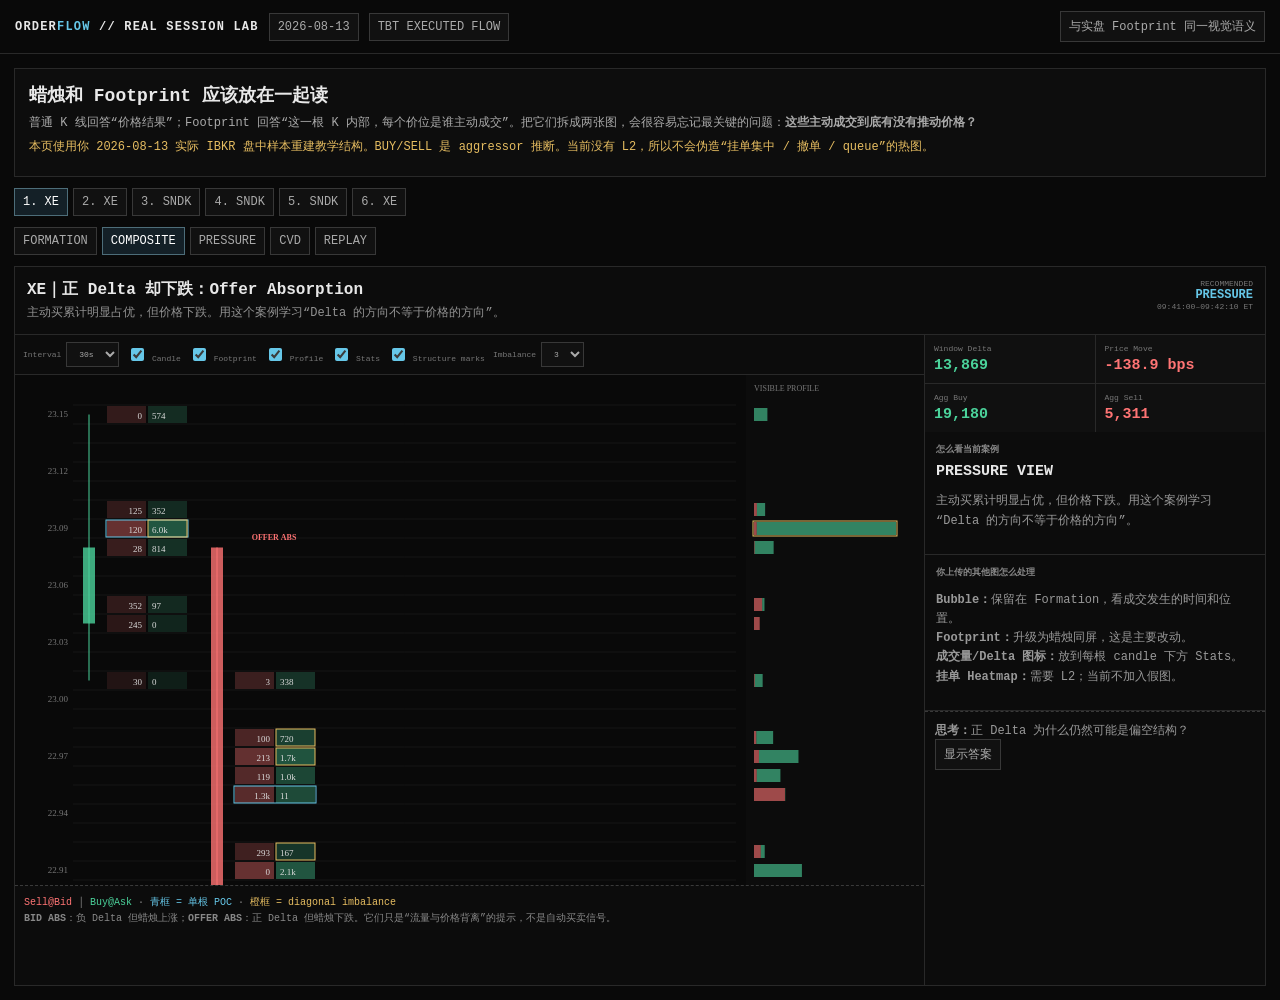
==== commit fc3c0056: "docs: align teaching charts with live composite footprint" ====
--- a/teaching/orderflow_multiview_tutorial.html
+++ b/teaching/orderflow_multiview_tutorial.html
@@ -1,8 +1,11 @@
-<!doctype html><html lang="zh-Hant"><head><meta charset="utf-8"><meta name="viewport" content="width=device-width,initial-scale=1"><title>Order Flow Real Session Lab · 2026-08-13</title><style>:root{--bg:#090909;--p:#101010;--l:#292929;--t:#e8e8e8;--m:#858585;--g:#4bd39b;--r:#ff7474;--a:#e6bd61;--c:#66c7e8}*{box-sizing:border-box}body{margin:0;background:var(--bg);color:var(--t);font:12px ui-monospace,SFMono-Regular,Menlo,Consolas,monospace}header{position:sticky;top:0;z-index:10;display:flex;gap:9px;align-items:center;height:52px;padding:0 14px;background:#0b0b0bf5;border-bottom:1px solid var(--l)}.brand{font-weight:900;letter-spacing:.1em}.brand i{font-style:normal;color:var(--c)}.pill,.btn{border:1px solid #383838;background:#121212;color:#aaa;padding:6px 8px}.btn{cursor:pointer}.btn.on{color:#fff;border-color:#4e6c78;background:#142027}.grow{flex:1}main{max-width:1440px;margin:auto;padding:14px}.intro,.ws{border:1px solid var(--l);background:#0d0d0d}.intro{padding:13px;line-height:1.6}.intro h1{margin:0 0 6px;font-size:18px}.intro p{margin:4px 0;color:#aaa}.controls{display:flex;flex-wrap:wrap;gap:5px;margin:11px 0}.head{display:flex;gap:10px;padding:11px;border-bottom:1px solid var(--l)}.head h2{margin:0;font-size:16px}.head p{margin:4px 0 0;color:#909090}.meta{margin-left:auto;text-align:right}.meta span,.meta b{display:block;font-size:9px}.meta b{color:var(--c)}.grid{display:grid;grid-template-columns:minmax(620px,1fr) 340px;min-height:610px}.main{border-right:1px solid var(--l);min-width:0}.view{display:none;height:100%}.view.on{display:block}.cw{height:420px;position:relative;border-bottom:1px solid var(--l)}canvas{width:100%;height:100%;display:block}.label{position:absolute;top:8px;left:8px;padding:5px 7px;background:#090909dd;border:1px solid var(--l);font-size:9px;color:#999}.ex{padding:12px;color:#999;line-height:1.6}.metrics{display:grid;grid-template-columns:1fr 1fr;gap:1px;background:var(--l)}.m{background:#101010;padding:9px}.m span{display:block;color:#777;font-size:8px}.m b{display:block;margin-top:4px;font-size:15px}.up{color:var(--g)!important}.dn{color:var(--r)!important}.amber{color:var(--a)!important}.cyan{color:var(--c)!important}.card{padding:11px;border-bottom:1px solid var(--l)}.card h3{margin:0 0 7px;font-size:9px;color:#888}.card p{color:#999;line-height:1.55}.state{font-size:15px;font-weight:900}table{width:100%;border-collapse:collapse}th,td{padding:7px;text-align:right;border-bottom:1px solid #1c1c1c}th{position:sticky;top:0;background:#101010;color:#777;font-size:9px}td.p{color:#fff;font-weight:800}td.buy{color:var(--g)}td.sell{color:var(--r)}.pressure{padding:16px}.pr{display:grid;grid-template-columns:125px 1fr 78px;gap:8px;align-items:center;margin:19px 0}.bar{height:16px;background:#1b1b1b}.bar i{display:block;height:100%}.profile{padding:10px}.prof{display:grid;grid-template-columns:78px 1fr 56px 56px;gap:7px;align-items:center;padding:6px;border-bottom:1px solid #1b1b1b}.pbar{height:11px;background:#181818;display:flex}.pbar i{display:block;height:100%}.replay{padding:10px}.replay input{width:100%;accent-color:var(--c)}.tape{max-height:360px;overflow:auto;margin-top:8px}.tick{display:grid;grid-template-columns:75px 70px 75px 1fr;gap:6px;padding:6px;border-bottom:1px solid #1b1b1b}.quiz{padding:11px;border-top:1px dashed #444;color:#999}.ans{display:none;margin-top:8px;color:#bbb;line-height:1.55}.ans.on{display:block}.source{margin-top:11px;border:1px dashed #3b3b3b;padding:10px;color:#808080;line-height:1.6}@media(max-width:1000px){.grid{grid-template-columns:1fr}.main{border-right:0;border-bottom:1px solid var(--l)}}</style></head><body><header><div class="brand">ORDER<i>FLOW</i> // REAL SESSION LAB</div><div class="pill">2026-08-13</div><div class="pill">IBKR TBT + L1 BBO</div><div class="grow"></div><div class="pill">真实盘中样本</div></header><main><section class="intro"><h1>订单流不是一张万能图：不同 View 回答不同问题</h1><p>以下案例从当天实际采集的 XE 与 SNDK 中筛选。价格路径使用 reqMktData Last；主动买卖量来自 AllLast tick-by-tick。</p><p class="amber">Aggressor BUY/SELL 是依据 BBO / midpoint / tick rule 推断，不是交易所直接给出的买卖方身份。教学重点是“流量与价格响应”，不是机械跟随 Delta。</p></section><div id="scenes" class="controls"></div><div id="views" class="controls"></div><section class="ws"><div class="head"><div><h2 id="title"></h2><p id="desc"></p></div><div class="meta"><span>RECOMMENDED VIEW</span><b id="rec"></b><span id="time"></span></div></div><div class="grid"><div class="main"><div class="view on" id="formation"><div class="cw"><canvas id="price"></canvas><div class="label">FORMATION · Bubble = 10s dominant Delta</div></div><div class="ex" id="formationText"></div></div><div class="view" id="footprint"><div style="max-height:510px;overflow:auto"><table><thead><tr><th>Price</th><th>Sell@Bid</th><th>Buy@Ask</th><th>Delta</th><th>Vol</th><th>Trades</th></tr></thead><tbody id="fp"></tbody></table></div><div class="ex">Footprint 回答“在哪里成交”。单边 Delta 很大但价格没有相应进展时，切 Pressure 检查 absorption。</div></div><div class="view" id="pressure"><div id="pressureBody" class="pressure"></div><div class="ex">Pressure 只问一件事：主动成交压力有没有真正换来价格进展？这是理解承接、卖压和 failed auction 最直接的 View。</div></div><div class="view" id="cvd"><div class="cw"><canvas id="cvd"></canvas><div class="label">PRICE vs WINDOW CVD</div></div><div class="ex">CVD 描述累积流量，不描述流量效率。价格和 CVD 背离时，通常比 CVD 的正负本身更有信息。</div></div><div class="view" id="auction"><div id="profile" class="profile"></div><div class="ex">Auction/Profile 描述市场在哪些价格完成大量交换（acceptance），不是天然的支撑或压力预测。</div></div><div class="view" id="replay"><div class="replay"><input id="slider" type="range" min="0" max="0" value="0"><div id="tape" class="tape"></div></div><div class="ex" id="replayText"></div></div></div><aside><div class="metrics"><div class="m"><span>WINDOW DELTA</span><b id="delta"></b></div><div class="m"><span>PRICE MOVE</span><b id="move"></b></div><div class="m"><span>AGGR BUY</span><b id="buy" class="up"></b></div><div class="m"><span>AGGR SELL</span><b id="sell" class="dn"></b></div></div><div class="card"><h3>结构标签</h3><div id="state" class="state"></div><p id="lesson"></p></div><div class="card"><h3>为什么值得学</h3><p id="why"></p></div><div class="quiz"><b>思考：</b><span id="q"></span><br><button id="show" class="btn">显示答案</button><div id="ans" class="ans"></div></div></aside></div></section><div class="source">数据来源：2026-08-13 实际 IBKR 盘中采集包。TBT source = TBT_ALL_LAST；BBO/Last = REQ_MKT_DATA；quality = TBT_TRADES_MKTDATA_QUOTES。页面只内嵌为教学挑选的时间窗口与价位聚合，不包含完整原始数据库。</div></main><script>const V=["formation","footprint","pressure","cvd","auction","replay"],D=[
-{id:"xe_absorption",sym:"XE",state:"OFFER ABSORPTION",primary:"PRESSURE",et:"09:41:00–09:42:10 ET",name:"XE｜正 Delta 但价格下跌：买盘被吸收",summary:"主动买明显占优，但价格从约 23.14 下滑到 22.72。Delta 的方向不等于价格方向。",lesson:"最适合 Pressure：买方用了大量主动成交，却没有获得上涨回报。",buy:19180,sell:5311,delta:13869,move:-181.5,p:[["09:41:00",23.14,7067,399,6668,6668],["09:41:10",23.13,869,366,503,7171],["09:41:20",23.07,121,243,-122,7049],["09:41:30",22.98,3993,1665,2328,9377],["09:41:40",22.88,2699,825,1874,11251],["09:41:50",22.66,1818,1259,559,11810],["09:42:00",22.72,2613,554,2059,13869]],fp:[[23.09,120,5966,5846,6368,28],[23.08,28,880,852,1954,20],[22.98,100,720,620,840,11],[22.97,213,1693,1480,1906,23],[22.96,119,1013,894,1132,27],[22.95,1328,11,-1317,2338,22],[22.91,0,2054,2054,2054,7],[22.73,0,2762,2762,2762,10]]},
-{id:"xe_breakdown",sym:"XE",state:"BREAKDOWN",primary:"FORMATION",et:"10:07:30–10:08:00 ET",name:"XE｜卖盘有效：真正的下行推动",summary:"卖方主动成交大幅占优，同时价格真实向下推进；这是与 absorption 相反的对照组。",lesson:"Sell@Bid 很大，而且价格真的继续向下。压力是有效的，不是被吸收。",buy:6294,sell:40619,delta:-34325,move:-84.9,p:[["10:07:30",22.39,408,1460,-1052,-1052],["10:07:40",22.25,5408,36759,-31351,-32403],["10:07:50",22.20,478,2400,-1922,-34325]],fp:[[22.40,1616,200,-1416,1816,17],[22.39,1341,189,-1152,1530,17],[22.35,2276,1143,-1133,3419,8],[22.30,0,1372,1372,1372,15],[22.24,2167,155,-2012,2322,36],[22.23,3100,21,-3079,3121,43],[22.21,1843,0,-1843,1843,14],[22.20,26008,0,-26008,26008,13]]},
-{id:"sndk_breakout",sym:"SNDK",state:"BREAKOUT CONFIRMED",primary:"FOOTPRINT",et:"11:15:10–11:16:30 ET",name:"SNDK｜突破确认：价格与主动买同步",summary:"突破过程中主动买显著增加，价格也持续抬高。用来对比“真突破”与“买很多却涨不动”。",lesson:"Formation 看价格接受更高区域；Footprint 看成交集中与正 Delta 是否持续。",buy:214408,sell:139029,delta:75379,move:159.7,p:[["11:15:10",1490.56,7990,14220,-6230,-6230],["11:15:20",1497.73,33296,13309,19987,13757],["11:15:30",1493.00,18641,26384,-7743,6014],["11:15:40",1495.02,11753,8898,2855,8869],["11:15:50",1498.80,18816,7189,11627,20496],["11:16:00",1497.80,53729,24014,29715,50211],["11:16:10",1506.48,32276,21281,10995,61206],["11:16:20",1514.37,37907,23734,14173,75379]],fp:[[1506,9757,7443,-2314,17200,574],[1500,11822,38406,26584,52064,2974],[1498,8274,11553,3279,20041,1020],[1497.5,6920,9109,2189,16029,893],[1497,9026,8208,-818,17473,975],[1496,5964,7750,1786,13743,683],[1495.5,5983,7726,1743,13976,733],[1495,5601,8082,2481,13683,814]]},
-{id:"sndk_sweep",sym:"SNDK",state:"SWEEP → RECLAIM",primary:"REPLAY",et:"09:55:10–09:56:50 ET",name:"SNDK｜卖盘高潮后收回：Sweep / Reclaim",summary:"低点附近先出现卖盘高潮，随后价格快速收回；窗口总 Delta 到最后仍偏负。",lesson:"Replay 最容易看懂：先卖压→低点→价格收回→后续买方响应。静态 CVD 会丢掉先后顺序。",buy:49060,sell:61003,delta:-11943,move:41.5,p:[["09:55:10",1394.16,1149,5044,-3895,-3895],["09:55:20",1388.24,5461,19243,-13782,-17677],["09:55:30",1391.64,9982,6882,3100,-14577],["09:55:40",1391.28,1637,3785,-2148,-16725],["09:55:50",1392.04,2632,2667,-35,-16760],["09:56:00",1393.25,7383,4588,2795,-13965],["09:56:10",1393.00,3648,3443,205,-13760],["09:56:20",1394.16,6190,2044,4146,-9614],["09:56:30",1393.63,3194,2155,1039,-8575],["09:56:40",1399.95,7784,11152,-3368,-11943]],fp:[[1400,6457,260,-6197,6722,370],[1394.5,1945,4786,2841,6731,240],[1394,2038,4238,2200,6895,394],[1393,3388,6444,3056,10020,403],[1392,4401,2218,-2183,6619,331],[1390.5,4019,2168,-1851,6220,327],[1390,8268,3740,-4528,12029,623],[1389,4942,4313,-629,9255,306]]},
-{id:"sndk_top",sym:"SNDK",state:"FAILED AUCTION / BUYER TRAP",primary:"CVD",et:"11:29:10–11:30:20 ET",name:"SNDK｜高位买盘失效：买得多却向下",summary:"窗口总 Delta 明显为正，但价格从高位回落；11:30:00 ET 附近大量主动买出现时，价格反而快速下跌。",lesson:"这是“流量与价格效率脱钩”的强案例。正 Delta 不保证上涨。",buy:159949,sell:103416,delta:56533,move:-106.1,p:[["11:29:10",1578.00,22920,9232,13688,13688],["11:29:20",1579.60,19260,22501,-3241,10447],["11:29:30",1579.89,24351,14255,10096,20543],["11:29:40",1577.39,22599,14789,7810,28353],["11:29:50",1578.92,7642,8619,-977,27376],["11:30:00",1563.25,43889,14567,29322,56698],["11:30:10",1561.26,19288,19453,-165,56533]],fp:[[1580,4082,23056,18974,27138,1699],[1579.5,7246,7502,256,15273,1092],[1579,11755,15271,3516,27030,1273],[1578.5,7330,6594,-736,13924,808],[1578,7784,10204,2420,17988,1148],[1577.5,6768,8041,1273,14809,871],[1577,9671,8668,-1003,18339,1114],[1576.5,4214,6051,1837,10267,771]]},
-{id:"xe_transition",sym:"XE",state:"ABSORPTION → BUY RESPONSE",primary:"REPLAY",et:"09:32:05–09:33:05 ET",name:"XE｜先承接、后买方接管：状态转换",summary:"先看到卖方压力没有继续把价格压低，随后主动买骤增并推动价格上移。",lesson:"不要在第一次看到承接就买；真正有意义的是后续买方接管并产生价格进展。",buy:50054,sell:24945,delta:25109,move:396.4,p:[["09:32:00",22.45,1573,1380,193,193],["09:32:10",22.43,809,3758,-2949,-2756],["09:32:20",22.53,22388,1115,21273,18517],["09:32:30",22.72,4798,1292,3506,22023],["09:32:40",22.71,1592,1041,551,22574],["09:32:50",22.89,6211,1451,4760,27334],["09:33:00",23.34,12683,14908,-2225,25109]],fp:[[23.10,0,8243,8243,8243,26],[23.00,12800,150,-12650,12950,42],[22.80,0,2033,2033,2033,21],[22.60,316,2095,1779,2411,9],[22.59,121,1755,1634,1876,34],[22.51,255,3647,3392,3902,15],[22.50,10,6946,6936,6956,14],[22.43,120,9410,9290,9530,18]]}];
-const Q={xe_absorption:["为什么正 Delta 也不能直接看多？","因为价格同时明显下跌。主动买虽多，却没有得到上涨响应，说明买盘效率低，或被上方供应吸收。"],xe_breakdown:["这里和承接最大的差别是什么？","卖盘不仅多，而且真的推动价格下行；压力和价格响应同向。"],sndk_breakout:["为什么更像真突破？","窗口内正 Delta 很大，同时价格持续上移；主动买与价格进展一致。"],sndk_sweep:["总 Delta 仍偏负，为什么价格能收回？","低点出现卖盘高潮后，卖方边际效率下降，随后价格快速 reclaim。"],sndk_top:["为什么这是“正 Delta 也可能偏空”的强案例？","高位主动买累计占优，但价格明显回落；买方成交无法维持高位。"],xe_transition:["为什么不能一看到承接就买？","承接只说明卖方推不动；还要等待买方接管并产生可观察的上涨进展。"]};let si=0,view="formation";const $=x=>document.getElementById(x),fmt=x=>Number(x).toLocaleString(undefined,{maximumFractionDigits:0});function buttons(){$("scenes").innerHTML=D.map((s,i)=>`<button class="btn ${i===si?"on":""}" data-i="${i}">${i+1}. ${s.sym} · ${s.state}</button>`).join("");document.querySelectorAll("#scenes .btn").forEach(b=>b.onclick=()=>{si=+b.dataset.i;view="formation";render()});$("views").innerHTML=V.map(v=>`<button class="btn ${v===view?"on":""}" data-v="${v}">${v.toUpperCase()}</button>`).join("");document.querySelectorAll("#views .btn").forEach(b=>b.onclick=()=>{view=b.dataset.v;renderView()})}function C(c){let r=c.getBoundingClientRect(),d=devicePixelRatio||1;c.width=r.width*d;c.height=r.height*d;let x=c.getContext("2d");x.setTransform(d,0,0,d,0,0);return[x,r.width,r.height]}function scale(a,y0,y1,p=.08){let lo=Math.min(...a),hi=Math.max(...a),d=(hi-lo)||1;return v=>y1-(v-(lo-d*p))/(d*(1+2*p))*(y1-y0)}function grid(x,w,h){x.strokeStyle="#191919";for(let i=1;i<6;i++){let y=h*i/6;x.beginPath();x.moveTo(0,y);x.lineTo(w,y);x.stroke()}}function formation(){let s=D[si],[x,w,h]=C($("price")),t=s.p,p=42,xx=i=>p+i*(w-p*2)/Math.max(1,t.length-1),sy=scale(t.map(a=>a[1]),28,h-26);x.clearRect(0,0,w,h);grid(x,w,h);x.strokeStyle="#ddd";x.lineWidth=2;x.beginPath();t.forEach((a,i)=>i?x.lineTo(xx(i),sy(a[1])):x.moveTo(xx(i),sy(a[1])));x.stroke();let mx=Math.max(1,...t.map(a=>Math.abs(a[4])));t.forEach((a,i)=>{if(!a[4])return;let r=4+Math.sqrt(Math.abs(a[4])/mx)*17,col=a[4]>0?"75,211,155":"255,116,116";x.beginPath();x.arc(xx(i),sy(a[1]),r,0,Math.PI*2);x.fillStyle=`rgba(${col},.28)`;x.fill();x.strokeStyle=`rgba(${col},.9)`;x.stroke()});$("formationText").innerHTML="<b>先看价格，再看流量：</b>"+s.summary}function cvd(){let s=D[si],[x,w,h]=C($("cvd")),t=s.p,p=42,xx=i=>p+i*(w-p*2)/Math.max(1,t.length-1),py=scale(t.map(a=>a[1]),25,h*.46),cy=scale(t.map(a=>a[5]),h*.58,h-25,.12);x.clearRect(0,0,w,h);grid(x,w,h);x.strokeStyle="#ddd";x.lineWidth=2;x.beginPath();t.forEach((a,i)=>i?x.lineTo(xx(i),py(a[1])):x.moveTo(xx(i),py(a[1])));x.stroke();x.strokeStyle="#66c7e8";x.beginPath();t.forEach((a,i)=>i?x.lineTo(xx(i),cy(a[5])):x.moveTo(xx(i),cy(a[5])));x.stroke()}function footprint(){let s=D[si];$("fp").innerHTML=s.fp.map(r=>`<tr><td class="p">${r[0]}</td><td class="sell">${fmt(r[1])}</td><td class="buy">${fmt(r[2])}</td><td class="${r[3]>=0?"buy":"sell"}">${fmt(r[3])}</td><td>${fmt(r[4])}</td><td>${r[5]}</td></tr>`).join("")}function pressure(){let s=D[si],mx=Math.max(1,s.buy,s.sell);$("pressureBody").innerHTML=`<div class="pr"><span>AGGRESSIVE BUY</span><div class="bar"><i style="width:${s.buy/mx*100}%;background:var(--g)"></i></div><b>${fmt(s.buy)}</b></div><div class="pr"><span>AGGRESSIVE SELL</span><div class="bar"><i style="width:${s.sell/mx*100}%;background:var(--r)"></i></div><b>${fmt(s.sell)}</b></div><div class="pr"><span>WINDOW DELTA</span><div class="bar"><i style="width:${Math.abs(s.delta)/mx*100}%;background:${s.delta>=0?"var(--g)":"var(--r)"}"></i></div><b class="${s.delta>=0?"up":"dn"}">${fmt(s.delta)}</b></div><div class="pr"><span>PRICE RESPONSE</span><div class="bar"><i style="width:${Math.min(100,Math.abs(s.move)/2)}%;background:${s.move>=0?"var(--g)":"var(--r)"}"></i></div><b class="${s.move>=0?"up":"dn"}">${s.move>0?"+":""}${s.move} bps</b></div>`}function auction(){let s=D[si],mx=Math.max(1,...s.fp.map(r=>r[4]));$("profile").innerHTML=s.fp.map(r=>`<div class="prof"><b>${r[0]}</b><div class="pbar"><i style="width:${r[1]/mx*100}%;background:var(--r)"></i><i style="width:${r[2]/mx*100}%;background:var(--g)"></i></div><span>${fmt(r[4])}</span><span class="${r[3]>=0?"up":"dn"}">${fmt(r[3])}</span></div>`).join("")}function replay(){let s=D[si],sl=$("slider");sl.max=Math.max(0,s.p.length-1);if(+sl.value>+sl.max)sl.value=sl.max;let k=+sl.value,a=s.p[k]||s.p[0];$("tape").innerHTML=s.p.slice(Math.max(0,k-7),k+1).reverse().map(r=>`<div class="tick ${r[4]>0?"up":r[4]<0?"dn":""}"><span>${r[0]}</span><span>${r[1]}</span><span>Δ ${fmt(r[4])}</span><span>B ${fmt(r[2])} / S ${fmt(r[3])}</span></div>`).join("");$("replayText").innerHTML=`<b>${a[0]} ET</b> · Price ${a[1]} · 10s Δ ${fmt(a[4])} · Window CVD ${fmt(a[5])}`}$("slider").oninput=replay;function renderView(){document.querySelectorAll(".view").forEach(e=>e.classList.toggle("on",e.id===view));document.querySelectorAll("#views .btn").forEach(b=>b.classList.toggle("on",b.dataset.v===view));if(view==="formation")formation();if(view==="footprint")footprint();if(view==="pressure")pressure();if(view==="cvd")cvd();if(view==="auction")auction();if(view==="replay")replay()}function render(){buttons();let s=D[si],qa=Q[s.id];$("title").textContent=s.name;$("desc").textContent=s.summary;$("rec").textContent=s.primary;$("time").textContent=s.et;$("delta").textContent=fmt(s.delta);$("delta").className=s.delta>=0?"up":"dn";$("move").textContent=(s.move>0?"+":"")+s.move+" bps";$("move").className=s.move>=0?"up":"dn";$("buy").textContent=fmt(s.buy);$("sell").textContent=fmt(s.sell);$("state").textContent=s.state;$("lesson").textContent=s.lesson;$("why").textContent="这段结构具有清楚的流量—价格响应关系或背离，适合比较不同 View。";$("q").textContent=qa[0];$("ans").textContent=qa[1];$("ans").classList.remove("on");$("slider").value=0;renderView()}$("show").onclick=()=>$("ans").classList.toggle("on");addEventListener("resize",renderView);render();</script></body></html>+<!doctype html><html lang="zh-Hant"><head><meta charset="utf-8"><meta name="viewport" content="width=device-width,initial-scale=1"><title>OrderFlow // Real Session Composite Teaching</title><style>:root{--bg:#090909;--p:#0f0f0f;--line:#292929;--text:#e8e8e8;--muted:#858585;--buy:#4bd39b;--sell:#ff7474;--amber:#e6bd61;--cyan:#66c7e8}*{box-sizing:border-box}body{margin:0;background:var(--bg);color:var(--text);font:12px ui-monospace,SFMono-Regular,Menlo,Consolas,monospace}header{position:sticky;top:0;z-index:10;height:54px;display:flex;align-items:center;gap:10px;padding:0 15px;background:#0a0a0af4;border-bottom:1px solid var(--line)}.brand{font-weight:900;letter-spacing:.1em}.brand b{color:var(--cyan)}.pill,.btn,select{border:1px solid #383838;background:#111;color:#aaa;padding:6px 8px;font:inherit}.btn{cursor:pointer}.btn.on{color:#fff;background:#142027;border-color:#4d6d79}.grow{flex:1}main{max-width:1500px;margin:auto;padding:14px}.intro{border:1px solid var(--line);background:#0d0d0d;padding:14px}.intro h1{font-size:18px;margin:0 0 7px}.intro p{color:#aaa;line-height:1.6;margin:5px 0}.warn{color:var(--amber)!important}.controls{display:flex;flex-wrap:wrap;gap:5px;margin:11px 0}.work{border:1px solid var(--line);background:#0c0c0c}.head{display:flex;gap:12px;align-items:flex-start;padding:12px;border-bottom:1px solid var(--line)}.head h2{margin:0;font-size:16px}.head p{margin:4px 0 0;color:#929292;line-height:1.5}.rec{margin-left:auto;text-align:right}.rec span{display:block;color:#777;font-size:8px}.rec b{color:var(--cyan)}.grid{display:grid;grid-template-columns:minmax(700px,1fr) 340px;min-height:650px}.main{border-right:1px solid var(--line);min-width:0}.side{min-width:0}.view{display:none;height:100%}.view.on{display:block}.chart{height:510px;position:relative;overflow:auto}.chart canvas{display:block;background:#090909}.label{position:absolute;top:8px;left:8px;z-index:2;border:1px solid var(--line);background:#090909e8;padding:5px 7px;color:#999;font-size:9px}.note{padding:11px;border-top:1px solid var(--line);color:#999;line-height:1.6}.note b{color:#ddd}.metrics{display:grid;grid-template-columns:1fr 1fr;gap:1px;background:var(--line)}.metric{background:#101010;padding:9px}.metric span{display:block;color:#777;font-size:8px}.metric b{display:block;font-size:15px;margin-top:4px}.up{color:var(--buy)!important}.dn{color:var(--sell)!important}.amber{color:var(--amber)!important}.cyan{color:var(--cyan)!important}.card{padding:11px;border-bottom:1px solid var(--line)}.card h3{font-size:9px;color:#888;margin:0 0 7px}.card p{color:#999;line-height:1.6}.state{font-size:15px;font-weight:900}.fpctl{display:flex;gap:8px;align-items:center;padding:7px 8px;border-bottom:1px solid var(--line);overflow:auto;white-space:nowrap}.fpctl label{font-size:8px;color:#777}.fpctl input{accent-color:var(--cyan)}.pressure{padding:18px}.prow{display:grid;grid-template-columns:130px 1fr 78px;gap:9px;align-items:center;margin:18px 0}.prow span{color:#888}.bar{height:17px;background:#1b1b1b}.bar i{display:block;height:100%}.buybar{background:var(--buy)}.sellbar{background:var(--sell)}.replay{padding:10px}.replay input{width:100%;accent-color:var(--cyan)}.tape{max-height:390px;overflow:auto;margin-top:8px}.tick{display:grid;grid-template-columns:75px 75px 1fr;gap:6px;padding:6px;border-bottom:1px solid #1b1b1b}.legend{padding:9px;border-top:1px dashed #3a3a3a;color:#888;line-height:1.6;font-size:10px}.quiz{padding:10px;border-top:1px dashed #3a3a3a;color:#999}.ans{display:none;margin-top:7px;line-height:1.6}.ans.on{display:block}@media(max-width:1050px){.grid{grid-template-columns:1fr}.main{border-right:0;border-bottom:1px solid var(--line)}}</style></head><body><header><div class="brand">ORDER<b>FLOW</b> // REAL SESSION LAB</div><div class="pill">2026-08-13</div><div class="pill">TBT EXECUTED FLOW</div><div class="grow"></div><div class="pill">与实盘 Footprint 同一视觉语义</div></header><main><section class="intro"><h1>蜡烛和 Footprint 应该放在一起读</h1><p>普通 K 线回答“价格结果”；Footprint 回答“这一根 K 内部，每个价位是谁主动成交”。把它们拆成两张图，会很容易忘记最关键的问题：<b>这些主动成交到底有没有推动价格？</b></p><p class="warn">本页使用你 2026-08-13 实际 IBKR 盘中样本重建教学结构。BUY/SELL 是 aggressor 推断。当前没有 L2，所以不会伪造“挂单集中 / 撤单 / queue”的热图。</p></section><div id="scenes" class="controls"></div><div id="views" class="controls"></div><section class="work"><div class="head"><div><h2 id="title"></h2><p id="lesson"></p></div><div class="rec"><span>RECOMMENDED</span><b id="rec"></b><span id="window"></span></div></div><div class="grid"><div class="main"><div id="formation" class="view"><div class="chart"><canvas id="formCanvas"></canvas><div class="label">FORMATION · bubble = bar dominant executed flow</div></div><div class="note"><b>Bubble 为什么还保留：</b>它擅长说明“什么时候发生了大成交”和顺序；不负责替代 Footprint。</div></div><div id="composite" class="view on"><div class="fpctl"><label>Interval <select id="interval"><option value="1">30s</option><option value="2">1m</option></select></label><label><input id="showC" type="checkbox" checked> Candle</label><label><input id="showF" type="checkbox" checked> Footprint</label><label><input id="showP" type="checkbox" checked> Profile</label><label><input id="showS" type="checkbox" checked> Stats</label><label><input id="showM" type="checkbox" checked> Structure marks</label><label>Imbalance <select id="imb"><option>2</option><option selected>3</option><option>4</option></select></label></div><div class="chart"><canvas id="fpCanvas"></canvas></div><div class="legend"><span class="dn">Sell@Bid</span> │ <span class="up">Buy@Ask</span> · <span class="cyan">青框 = 单根 POC</span> · <span class="amber">橙框 = diagonal imbalance</span><br><b>BID ABS</b>：负 Delta 但蜡烛上涨；<b>OFFER ABS</b>：正 Delta 但蜡烛下跌。它们只是“流量与价格背离”的提示，不是自动买卖信号。</div></div><div id="pressure" class="view"><div id="pressureBody" class="pressure"></div><div class="note"><b>Pressure：</b>当你问“这里有没有承接 / 卖压”时，比 Bubble 更直接。比较主动成交压力和实际价格响应。</div></div><div id="cvd" class="view"><div class="chart"><canvas id="cvdCanvas"></canvas><div class="label">PRICE vs CUMULATIVE DELTA</div></div><div class="note"><b>CVD：</b>用来确认或发现背离。正 CVD 不等于上涨，负 CVD 不等于下跌。</div></div><div id="replay" class="view"><div class="replay"><input id="slider" type="range" min="0" value="0"><div id="tape" class="tape"></div></div><div class="note"><b>Replay：</b>用于 Sweep、吸收后反转、假突破，因为静态 Footprint 会丢掉先后顺序。</div></div></div><aside class="side"><div class="metrics"><div class="metric"><span>Window Delta</span><b id="delta"></b></div><div class="metric"><span>Price Move</span><b id="move"></b></div><div class="metric"><span>Agg Buy</span><b id="buy" class="up"></b></div><div class="metric"><span>Agg Sell</span><b id="sell" class="dn"></b></div></div><div class="card"><h3>怎么看当前案例</h3><div id="state" class="state"></div><p id="why"></p></div><div class="card"><h3>你上传的其他图怎么处理</h3><p><b>Bubble：</b>保留在 Formation，看成交发生的时间和位置。<br><b>Footprint：</b>升级为蜡烛同屏，这是主要改动。<br><b>成交量/Delta 图标：</b>放到每根 candle 下方 Stats。<br><b>挂单 Heatmap：</b>需要 L2；当前不加入假图。</p></div><div class="quiz"><b>思考：</b><span id="question"></span><br><button id="answerBtn" class="btn">显示答案</button><div id="answer" class="ans"></div></div></aside></div></section></main><script>
+const DATA=[
+{id:'xe_abs',sym:'XE',title:'XE｜正 Delta 却下跌：Offer Absorption',start:'09:41:00',end:'09:42:10',rec:'PRESSURE',lesson:'主动买累计明显占优，但价格下跌。用这个案例学习“Delta 的方向不等于价格的方向”。',buy:19180,sell:5311,delta:13869,move:-138.9,bucket:.01,bars:[{t:'09:41:00',o:23.04,h:23.15,l:23.01,c:23.08,d:7049,minD:-8,maxD:7196,vol:10644,cumD:7049,poc:23.09,levels:[[23.15,0,574],[23.10,125,352],[23.09,120,5966],[23.08,28,814],[23.05,352,97],[23.04,245,0],[23.01,30,0]]},{t:'09:41:30',o:23.08,h:23.08,l:22.66,c:22.66,d:4761,minD:-26,maxD:5397,vol:13428,cumD:11810,poc:22.95,levels:[[23.01,3,338],[22.98,100,720],[22.97,213,1693],[22.96,119,1013],[22.95,1328,11],[22.92,293,167],[22.91,0,2054],[22.86,427,140],[22.66,600,0]]},{t:'09:42:00',o:22.73,h:22.75,l:22.66,c:22.72,d:2059,minD:1,maxD:2508,vol:3167,cumD:13869,poc:22.73,levels:[[22.75,0,1],[22.73,0,2612],[22.72,282,0],[22.70,100,0],[22.66,170,0]]}]},
+{id:'xe_down',sym:'XE',title:'XE｜卖压有效：真跌破',start:'10:07:30',end:'10:08:00',rec:'COMPOSITE',lesson:'Sell@Bid 很大，而且价格真的向下推进；这是“压力有效”，不是承接。',buy:6294,sell:40619,delta:-34325,move:-102.5,bucket:.01,bars:[{t:'10:07:30',o:22.43,h:22.48,l:22.20,c:22.20,d:-34325,minD:-34325,maxD:123,vol:46913,cumD:-34325,poc:22.20,levels:[[22.40,1616,200],[22.39,1341,189],[22.35,2276,1143],[22.30,0,1372],[22.26,0,1332],[22.24,2167,155],[22.23,3100,21],[22.22,941,0],[22.21,1843,0],[22.20,26008,0]]}]},
+{id:'sndk_up',sym:'SNDK',title:'SNDK｜真突破：价格与主动买同步',start:'11:15:10',end:'11:16:30',rec:'COMPOSITE',lesson:'价格与正 Delta/CVD 同向。Composite Footprint 用来确认哪些价位出现连续买方不平衡。',buy:214408,sell:139029,delta:75379,move:180.3,bucket:1,bars:[{t:'11:15:00',o:1488.44,h:1498.88,l:1480.98,c:1498.06,d:13757,minD:-6911,maxD:13929,vol:69603,cumD:13757,poc:1497,levels:[[1499,0,1272],[1498,409,5559],[1497,3361,4873],[1496,1575,2780],[1495,875,5416],[1494,598,6366],[1492,1838,3202],[1490,7542,106],[1489,2759,3160],[1488,3135,3492]]},{t:'11:15:30',o:1497.55,h:1499.24,l:1470.73,c:1499.04,d:6739,minD:-10355,maxD:6753,vol:92223,cumD:20496,poc:1496,levels:[[1499,11,5284],[1498,7240,11787],[1497,9840,10799],[1496,9757,13725],[1495,9722,6281],[1494,4650,1334],[1493,775,0],[1490,254,0],[1489,160,0]]},{t:'11:16:00',o:1499.04,h:1516,l:1489.4,c:1515.28,d:54883,minD:-5298,maxD:54883,vol:195188,cumD:75379,poc:1500,levels:[[1514,1,8920],[1511,526,7577],[1510,3662,665],[1507,1695,4912],[1506,11621,10511],[1504,1814,7242],[1502,878,4755],[1501,7503,11398],[1500,15386,42023],[1499,7858,9571],[1498,7269,2172]]}]},
+{id:'sndk_sweep',sym:'SNDK',title:'SNDK｜卖盘高潮后收回：Sweep / Reclaim',start:'09:55:10',end:'09:56:50',rec:'REPLAY',lesson:'总 Delta 仍偏负，但价格最后收回。重点是“先卖盘高潮、再失去下行效率、再收回”的顺序。',buy:49060,sell:61003,delta:-11943,move:38.3,bucket:.5,bars:[{t:'09:55:00',o:1394.47,h:1398.35,l:1388,c:1388.24,d:-17677,minD:-18615,maxD:40,vol:31117,cumD:-17677,poc:1390,levels:[[1395.5,1990,412],[1394.5,1387,26],[1394,429,924],[1393,1214,80],[1392,998,99],[1391,599,1053],[1390.5,1803,231],[1390,7174,693],[1389.5,1685,104],[1389,3270,1013],[1388,989,0]]},{t:'09:55:30',o:1388.03,h:1398.01,l:1388,c:1392.05,d:917,minD:-1641,maxD:3624,vol:28010,cumD:-16760,poc:1389,levels:[[1393.5,0,465],[1393,342,900],[1392,674,1146],[1391,1960,586],[1390.5,1890,1937],[1390,869,3047],[1389.5,848,1002],[1389,1672,3300],[1388.5,2638,481],[1388,1691,0]]},{t:'09:56:00',o:1391.48,h:1397.02,l:1390.18,c:1393.62,d:7146,minD:-1322,maxD:7179,vol:28175,cumD:-9614,poc:1393,levels:[[1394.5,0,3630],[1394,574,2627],[1393.5,831,3426],[1393,1777,5464],[1392.5,1508,618],[1392,2713,973],[1391.5,834,388],[1391,1287,70],[1390.5,326,0],[1390,225,0]]},{t:'09:56:30',o:1393.71,h:1402,l:1392.2,c:1399.81,d:-2329,minD:-4591,maxD:3621,vol:24537,cumD:-11943,poc:1400,levels:[[1401.5,27,1341],[1401,617,449],[1400,6457,260],[1399,894,0],[1398,0,1202],[1397,31,1342],[1396,585,1271],[1395.5,1243,652],[1395,991,1514],[1394,1035,687]]}]},
+{id:'sndk_trap',sym:'SNDK',title:'SNDK｜高位正 Delta 但价格回落：Buyer Trap',start:'11:29:10',end:'11:30:20',rec:'CVD',lesson:'主动买累计占优，但价格从高位回落。看到大绿单也要问：它有没有真正推动价格？',buy:159949,sell:103416,delta:56533,move:-79,bucket:1,bars:[{t:'11:29:00',o:1575.25,h:1580,l:1559.09,c:1579.2,d:10447,minD:10,maxD:16565,vol:74032,cumD:10447,poc:1579,levels:[[1580,216,7608],[1579,4100,9369],[1578,9695,2593],[1577,6622,4403],[1576,1858,4589],[1575,1192,5757],[1573,3040,1356],[1572,1209,4733],[1571,2489,457],[1570,1095,0]]},{t:'11:29:30',o:1579.69,h:1581.11,l:1546.95,c:1579.19,d:16929,minD:-900,maxD:19969,vol:92784,cumD:27376,poc:1580,levels:[[1581,0,4312],[1580,8871,24517],[1579,14001,12521],[1578,4931,11293],[1577,8835,1949],[1576,887,0],[1575,40,0],[1557,16,0],[1547,1,0]]},{t:'11:30:00',o:1578.9,h:1579.43,l:1549.77,c:1562.81,d:29157,minD:-262,maxD:34283,vol:97778,cumD:56533,poc:1576,levels:[[1578,0,4469],[1577,0,6265],[1576,7070,7981],[1575,2933,1559],[1570,0,4142],[1568,0,3872],[1567,1739,3109],[1566,5557,6167],[1565,3254,3448],[1563,4572,6438],[1562,2647,3302],[1561,5033,0]]}]},
+{id:'xe_turn',sym:'XE',title:'XE｜承接后买方接管：状态转换',start:'09:32:05',end:'09:33:05',rec:'REPLAY',lesson:'承接只表示卖方推不动。随后买方接管并让价格上移，才构成完整过程。',buy:50054,sell:24945,delta:25109,move:264.4,bucket:.05,bars:[{t:'09:32:00',o:22.69,h:22.98,l:22.2,c:22.44,d:18517,minD:-3332,maxD:18804,vol:31423,cumD:18517,poc:22.5,levels:[[23,0,139],[22.6,0,2203],[22.5,0,11141],[22.45,159,9799],[22.4,603,1014],[22.35,884,212],[22.3,1083,0],[22.25,1651,0],[22.2,1873,0]]},{t:'09:32:30',o:22.59,h:22.96,l:22.42,c:22.91,d:8817,minD:-416,maxD:8817,vol:17639,cumD:27334,poc:22.6,levels:[[22.95,0,37],[22.9,31,963],[22.85,109,1306],[22.8,351,3627],[22.7,15,2732],[22.65,443,362],[22.6,1114,1839],[22.55,653,15],[22.45,293,1212],[22.4,310,0]]},{t:'09:33:00',o:22.91,h:23.34,l:22.91,c:23.29,d:-2225,minD:-14034,maxD:276,vol:27891,cumD:25109,poc:23,levels:[[23.35,0,300],[23.3,67,405],[23.25,239,0],[23.15,110,1511],[23.1,0,9876],[23.05,955,300],[23,13408,221],[22.95,0,60],[22.9,9,4]]}]}
+];
+let si=0,view='composite',OPT={c:true,f:true,p:true,s:true,m:true,imb:3,factor:1};const $=id=>document.getElementById(id),fmt=n=>Math.round(+n).toLocaleString(),QA={xe_abs:['正 Delta 为什么仍然可能是偏空结构？','因为主动买没有换来上涨，价格反而下跌。订单流要看“压力→价格响应”，不能只看 Delta 正负。'],xe_down:['这里和“承接”最大的区别是什么？','卖盘不仅多，而且真的推动价格继续下行，所以压力有效。'],sndk_up:['真突破为什么适合看蜡烛 + Footprint？','因为同一根里能同时确认价格推进、买方不平衡、POC 和 Delta，而不是把价格和订单流拆开。'],sndk_sweep:['为什么 Sweep 最适合 Replay？','静态 Footprint 只保留汇总；Replay 才能看到先卖盘高潮、再失去下行效率、最后收回。'],sndk_trap:['看到大绿 Bubble 为什么不能直接追？','大绿 Bubble 只表示主动买很多。如果价格仍走低，说明这些买盘没有取得价格控制。'],xe_turn:['承接之后还要等什么？','等买方真正接管，并让价格出现上涨进展；承接只说明卖方推不动。']};
+function cur(){return DATA[si]}function buttons(){$('scenes').innerHTML=DATA.map((s,i)=>`<button class="btn ${i===si?'on':''}" data-i="${i}">${i+1}. ${s.sym}</button>`).join('');document.querySelectorAll('#scenes .btn').forEach(b=>b.onclick=()=>{si=+b.dataset.i;view='composite';render()});let vs=['formation','composite','pressure','cvd','replay'];$('views').innerHTML=vs.map(v=>`<button class="btn ${v===view?'on':''}" data-v="${v}">${v.toUpperCase()}</button>`).join('');document.querySelectorAll('#views .btn').forEach(b=>b.onclick=()=>{view=b.dataset.v;renderView()})}function setup(c,w,h){let d=devicePixelRatio||1;c.width=w*d;c.height=h*d;c.style.width=w+'px';c.style.height=h+'px';let g=c.getContext('2d');g.setTransform(d,0,0,d,0,0);return g}function sc(vals,a,b,p=.08){let lo=Math.min(...vals),hi=Math.max(...vals),d=(hi-lo)||1;return v=>b-(v-(lo-d*p))/(d*(1+2*p))*(b-a)}function merged(){let s=cur(),bars=s.bars;if(OPT.factor===1)return bars;let out=[];for(let i=0;i<bars.length;i+=OPT.factor){let gg=bars.slice(i,i+OPT.factor),lev=new Map(),cum=gg.at(-1).cumD;for(let b of gg)for(let q of b.levels){let k=q[0].toFixed(4),z=lev.get(k)||[q[0],0,0];z[1]+=q[1];z[2]+=q[2];lev.set(k,z)}let ls=[...lev.values()],poc=[...ls].sort((a,b)=>(b[1]+b[2])-(a[1]+a[2]))[0]?.[0];out.push({t:gg[0].t,o:gg[0].o,h:Math.max(...gg.map(x=>x.h)),l:Math.min(...gg.map(x=>x.l)),c:gg.at(-1).c,d:gg.reduce((a,x)=>a+x.d,0),minD:Math.min(...gg.map(x=>x.minD)),maxD:Math.max(...gg.map(x=>x.maxD)),vol:gg.reduce((a,x)=>a+x.vol,0),cumD:cum,poc,levels:ls})}return out}function formation(){let s=cur(),a=merged(),c=$('formCanvas'),host=c.parentElement,w=Math.max(host.clientWidth,850),h=480,g=setup(c,w,h),x=i=>50+i*(w-100)/Math.max(1,a.length-1),y=sc(a.flatMap(z=>[z.h,z.l]),30,h-35);g.strokeStyle='#ddd';g.lineWidth=2;g.beginPath();a.forEach((z,i)=>i?g.lineTo(x(i),y(z.c)):g.moveTo(x(i),y(z.c)));g.stroke();let mx=Math.max(1,...a.map(z=>Math.abs(z.d)));a.forEach((z,i)=>{let r=4+Math.sqrt(Math.abs(z.d)/mx)*20,col=z.d>0?'75,211,155':'255,116,116';g.beginPath();g.arc(x(i),y(z.c),r,0,Math.PI*2);g.fillStyle=`rgba(${col},.3)`;g.fill();g.strokeStyle=`rgba(${col},.9)`;g.stroke();g.fillStyle='#777';g.font='9px ui-monospace';g.textAlign='center';g.fillText(z.t,x(i),h-10)})}function composite(){let s=cur(),bars=merged(),step=s.bucket,c=$('fpCanvas'),host=c.parentElement,bw=128,left=58,top=30,rowH=19,pw=180,lo=Math.min(...bars.map(b=>b.l)),hi=Math.max(...bars.map(b=>b.h)),levels=Math.max(1,Math.round((hi-lo)/step)+1),w=Math.max(host.clientWidth,left+bars.length*bw+pw+30),h=Math.max(480,top+levels*rowH+92+20),g=setup(c,w,h),Y=p=>top+(hi-Math.round(p/step)*step)/step*rowH+rowH/2;for(let i=0;i<=levels;i++){let yy=top+i*rowH;g.strokeStyle='#171717';g.beginPath();g.moveTo(left,yy);g.lineTo(w-pw-8,yy);g.stroke();if(i%Math.max(1,Math.ceil(levels/22))===0&&i<levels){g.fillStyle='#777';g.font='9px ui-monospace';g.textAlign='right';g.fillText((hi-i*step).toFixed(step<.1?2:1),left-5,yy+12)}}let prof=new Map();for(let bi=0;bi<bars.length;bi++){let b=bars[bi],x0=left+bi*bw+6,cx=x0+10,sl=x0+28,cw=39,br=sl+cw+2,vals=b.levels.map(q=>({p:q[0],s:q[1],b:q[2],v:q[1]+q[2]})),maxV=Math.max(1,...vals.map(v=>v.v)),map=new Map(vals.map(v=>[(Math.round(v.p/step)*step).toFixed(4),v]));vals.forEach(l=>{let k=l.p.toFixed(4),p=prof.get(k)||{p:l.p,b:0,s:0,v:0};p.b+=l.b;p.s+=l.s;p.v+=l.v;prof.set(k,p)});if(OPT.c){g.strokeStyle=b.c>=b.o?'#4bd39b':'#ff7474';g.beginPath();g.moveTo(cx,Y(b.h));g.lineTo(cx,Y(b.l));g.stroke();g.fillStyle=b.c>=b.o?'#4bd39b':'#ff7474';g.globalAlpha=.8;g.fillRect(cx-6,Math.min(Y(b.o),Y(b.c)),12,Math.max(2,Math.abs(Y(b.c)-Y(b.o))));g.globalAlpha=1}if(OPT.f)for(let l of vals){let yy=Y(l.p)-rowH/2+1,a=.08+.3*Math.sqrt(l.v/maxV),txt=n=>n>=1000?(n/1000).toFixed(1)+'k':Math.round(n);g.fillStyle=`rgba(255,116,116,${a})`;g.fillRect(sl,yy,cw,rowH-2);g.fillStyle=`rgba(75,211,155,${a})`;g.fillRect(br,yy,cw,rowH-2);g.fillStyle='#ddd';g.font='9px ui-monospace';g.textAlign='right';g.fillText(txt(l.s),sl+cw-4,yy+13);g.textAlign='left';g.fillText(txt(l.b),br+4,yy+13);if(Math.abs(l.p-b.poc)<step*.3){g.strokeStyle='#66c7e8';g.strokeRect(sl-1,yy,cw*2+4,rowH-2)}let below=map.get((Math.round((l.p-step)/step)*step).toFixed(4)),above=map.get((Math.round((l.p+step)/step)*step).toFixed(4));g.strokeStyle='#e6bd61';if(l.b>0&&below&&l.b>=OPT.imb*Math.max(1,below.s))g.strokeRect(br,yy,cw,rowH-2);if(l.s>0&&above&&l.s>=OPT.imb*Math.max(1,above.b))g.strokeRect(sl,yy,cw,rowH-2)}if(OPT.m&&Math.abs(b.d)>=b.vol*.15){g.font='bold 8px ui-monospace';g.textAlign='center';if(b.d<0&&b.c>b.o){g.fillStyle='#4bd39b';g.fillText('BID ABS',sl+cw,Y(b.l)+15)}if(b.d>0&&b.c<b.o){g.fillStyle='#ff7474';g.fillText('OFFER ABS',sl+cw,Y(b.h)-8)}}if(OPT.s){let sy=top+levels*rowH+12,arr=[['Δ',b.d],['minΔ',b.minD],['maxΔ',b.maxD],['Vol',b.vol],['cumΔ',b.cumD]];g.font='8px ui-monospace';g.textAlign='center';arr.forEach((q,j)=>{g.fillStyle=q[0]==='Δ'?(q[1]>=0?'#4bd39b':'#ff7474'):'#777';g.fillText(q[0]+' '+Math.round(q[1]),sl+cw,sy+j*14)});g.fillStyle='#777';g.fillText(b.t,sl+cw,sy+76)}}if(OPT.p){let px=w-pw+10,rows=[...prof.values()],mx=Math.max(1,...rows.map(r=>r.v)),poc=[...rows].sort((a,b)=>b.v-a.v)[0]?.p;g.fillStyle='#0c0c0c';g.fillRect(px-8,0,pw,h);g.fillStyle='#777';g.font='8px ui-monospace';g.textAlign='left';g.fillText('VISIBLE PROFILE',px,16);for(let r of rows){let yy=Y(r.p)-rowH/2+3,ww=(pw-38)*r.v/mx,sw=ww*r.s/Math.max(1,r.b+r.s);g.fillStyle='rgba(255,116,116,.6)';g.fillRect(px,yy,sw,rowH-6);g.fillStyle='rgba(75,211,155,.6)';g.fillRect(px+sw,yy,ww-sw,rowH-6);if(Math.abs(r.p-poc)<step*.3){g.strokeStyle='#e6bd61';g.strokeRect(px-1,yy-1,ww+2,rowH-4)}}}}function pressure(){let s=cur(),mx=Math.max(s.buy,s.sell,1);$('pressureBody').innerHTML=`<div class="prow"><span>AGGRESSIVE BUY</span><div class="bar"><i class="buybar" style="width:${s.buy/mx*100}%"></i></div><b>${fmt(s.buy)}</b></div><div class="prow"><span>AGGRESSIVE SELL</span><div class="bar"><i class="sellbar" style="width:${s.sell/mx*100}%"></i></div><b>${fmt(s.sell)}</b></div><div class="prow"><span>WINDOW DELTA</span><div class="bar"><i class="${s.delta>=0?'buybar':'sellbar'}" style="width:${Math.min(100,Math.abs(s.delta)/mx*100)}%"></i></div><b class="${s.delta>=0?'up':'dn'}">${fmt(s.delta)}</b></div><div class="prow"><span>PRICE RESPONSE</span><div class="bar"><i class="${s.move>=0?'buybar':'sellbar'}" style="width:${Math.min(100,Math.abs(s.move)/200*100)}%"></i></div><b class="${s.move>=0?'up':'dn'}">${s.move>0?'+':''}${s.move} bps</b></div>`}function cvd(){let s=cur(),a=merged(),c=$('cvdCanvas'),host=c.parentElement,w=Math.max(host.clientWidth,850),h=480,g=setup(c,w,h),x=i=>50+i*(w-100)/Math.max(1,a.length-1),yp=sc(a.map(z=>z.c),30,h*.45),yc=sc(a.map(z=>z.cumD),h*.58,h-35,.12);g.strokeStyle='#ddd';g.lineWidth=2;g.beginPath();a.forEach((z,i)=>i?g.lineTo(x(i),yp(z.c)):g.moveTo(x(i),yp(z.c)));g.stroke();g.strokeStyle='#66c7e8';g.beginPath();a.forEach((z,i)=>i?g.lineTo(x(i),yc(z.cumD)):g.moveTo(x(i),yc(z.cumD)));g.stroke();g.fillStyle='#aaa';g.fillText('PRICE',8,18);g.fillStyle='#66c7e8';g.fillText('CVD',8,h*.56)}function replay(){let a=merged(),sl=$('slider');sl.max=Math.max(0,a.length-1);let k=Math.min(+sl.value,+sl.max),rows=a.slice(0,k+1).reverse();$('tape').innerHTML=rows.map(z=>`<div class="tick ${z.d>0?'up':z.d<0?'dn':''}"><span>${z.t}</span><span>${z.c}</span><span>Δ ${fmt(z.d)} · Vol ${fmt(z.vol)}</span></div>`).join('')}function renderView(){document.querySelectorAll('.view').forEach(e=>e.classList.toggle('on',e.id===view));document.querySelectorAll('#views .btn').forEach(b=>b.classList.toggle('on',b.dataset.v===view));if(view==='formation')formation();if(view==='composite')composite();if(view==='pressure')pressure();if(view==='cvd')cvd();if(view==='replay')replay()}function render(){buttons();let s=cur(),qa=QA[s.id];$('title').textContent=s.title;$('lesson').textContent=s.lesson;$('rec').textContent=s.rec;$('window').textContent=s.start+'–'+s.end+' ET';$('delta').textContent=fmt(s.delta);$('delta').className=s.delta>=0?'up':'dn';$('move').textContent=(s.move>0?'+':'')+s.move+' bps';$('move').className=s.move>=0?'up':'dn';$('buy').textContent=fmt(s.buy);$('sell').textContent=fmt(s.sell);$('state').textContent=s.rec+' VIEW';$('why').textContent=s.lesson;$('question').textContent=qa[0];$('answer').textContent=qa[1];$('answer').classList.remove('on');$('slider').value=0;renderView()}$('answerBtn').onclick=()=>$('answer').classList.toggle('on');$('interval').onchange=e=>{OPT.factor=+e.target.value;renderView()};['showC','showF','showP','showS','showM'].forEach((id,i)=>$(id).onchange=e=>{OPT[['c','f','p','s','m'][i]]=e.target.checked;renderView()});$('imb').onchange=e=>{OPT.imb=+e.target.value;renderView()};$('slider').oninput=replay;window.addEventListener('resize',renderView);render();</script></body></html>
